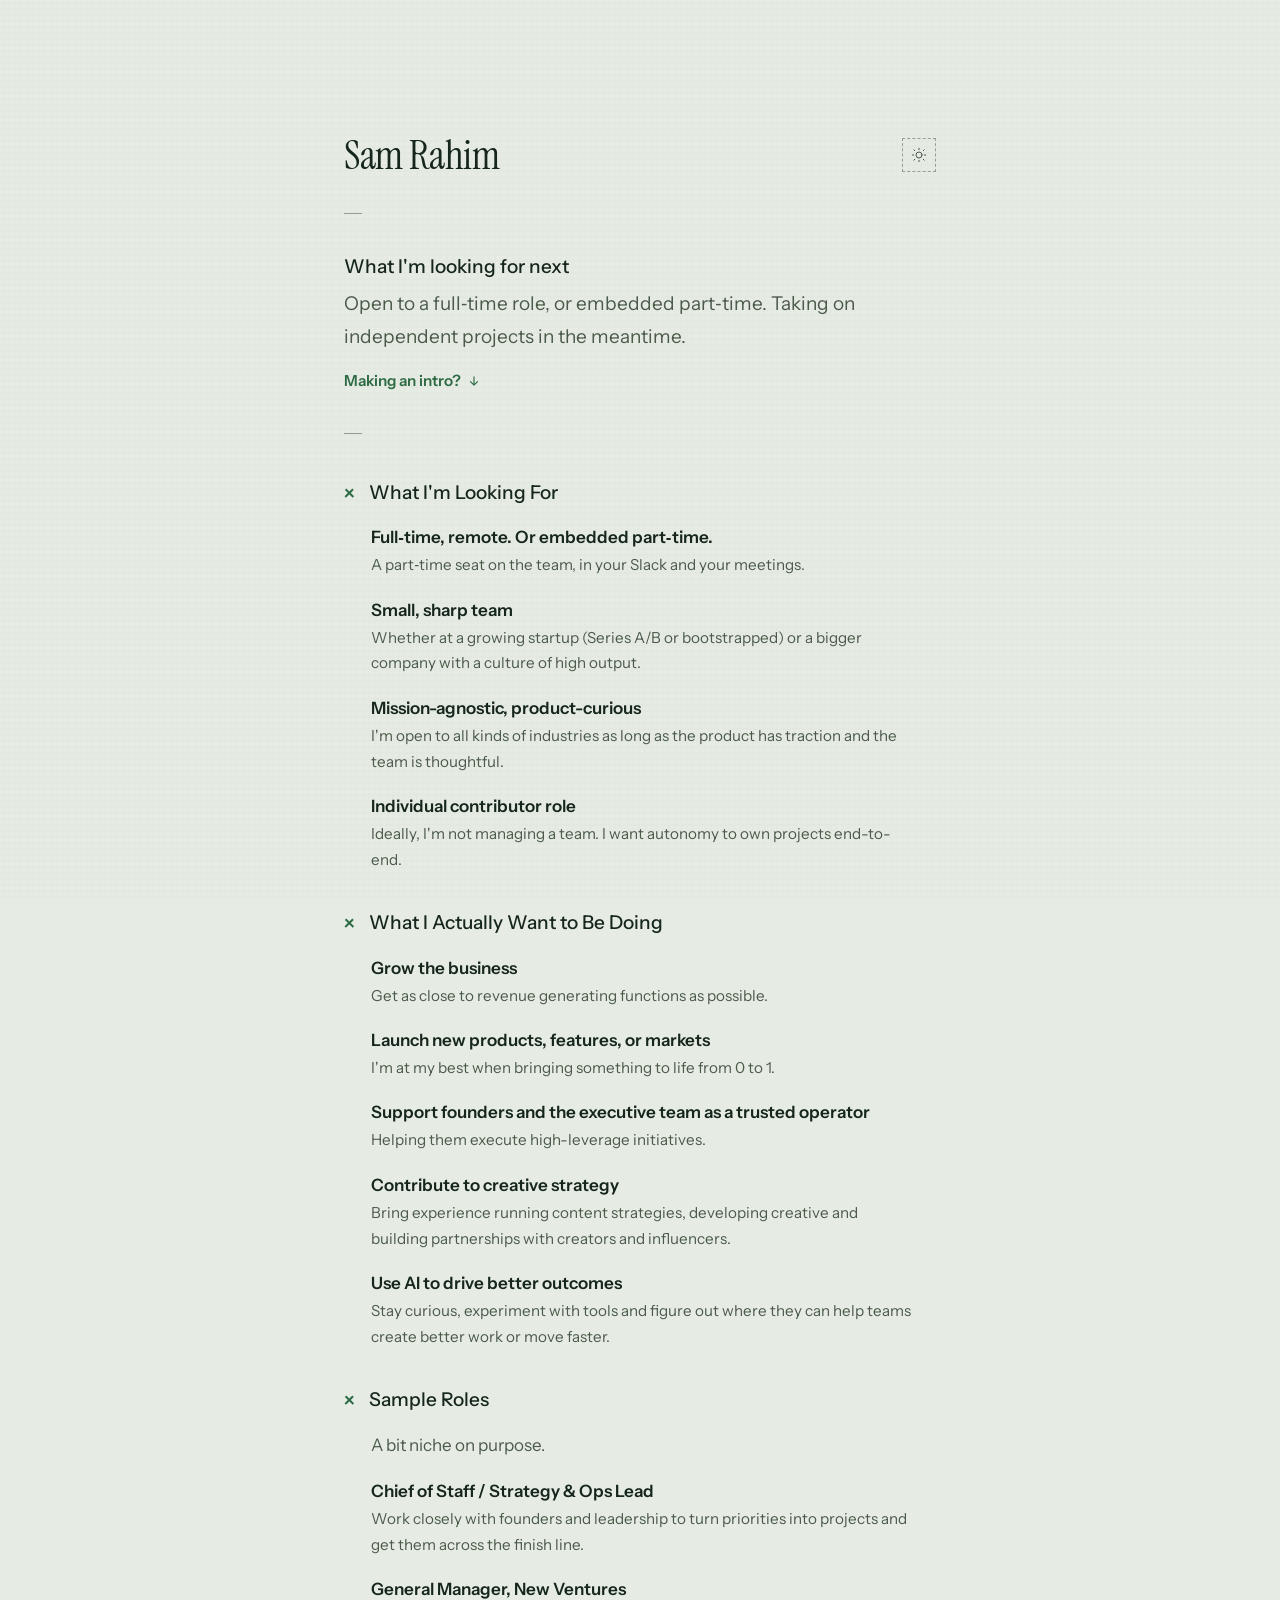
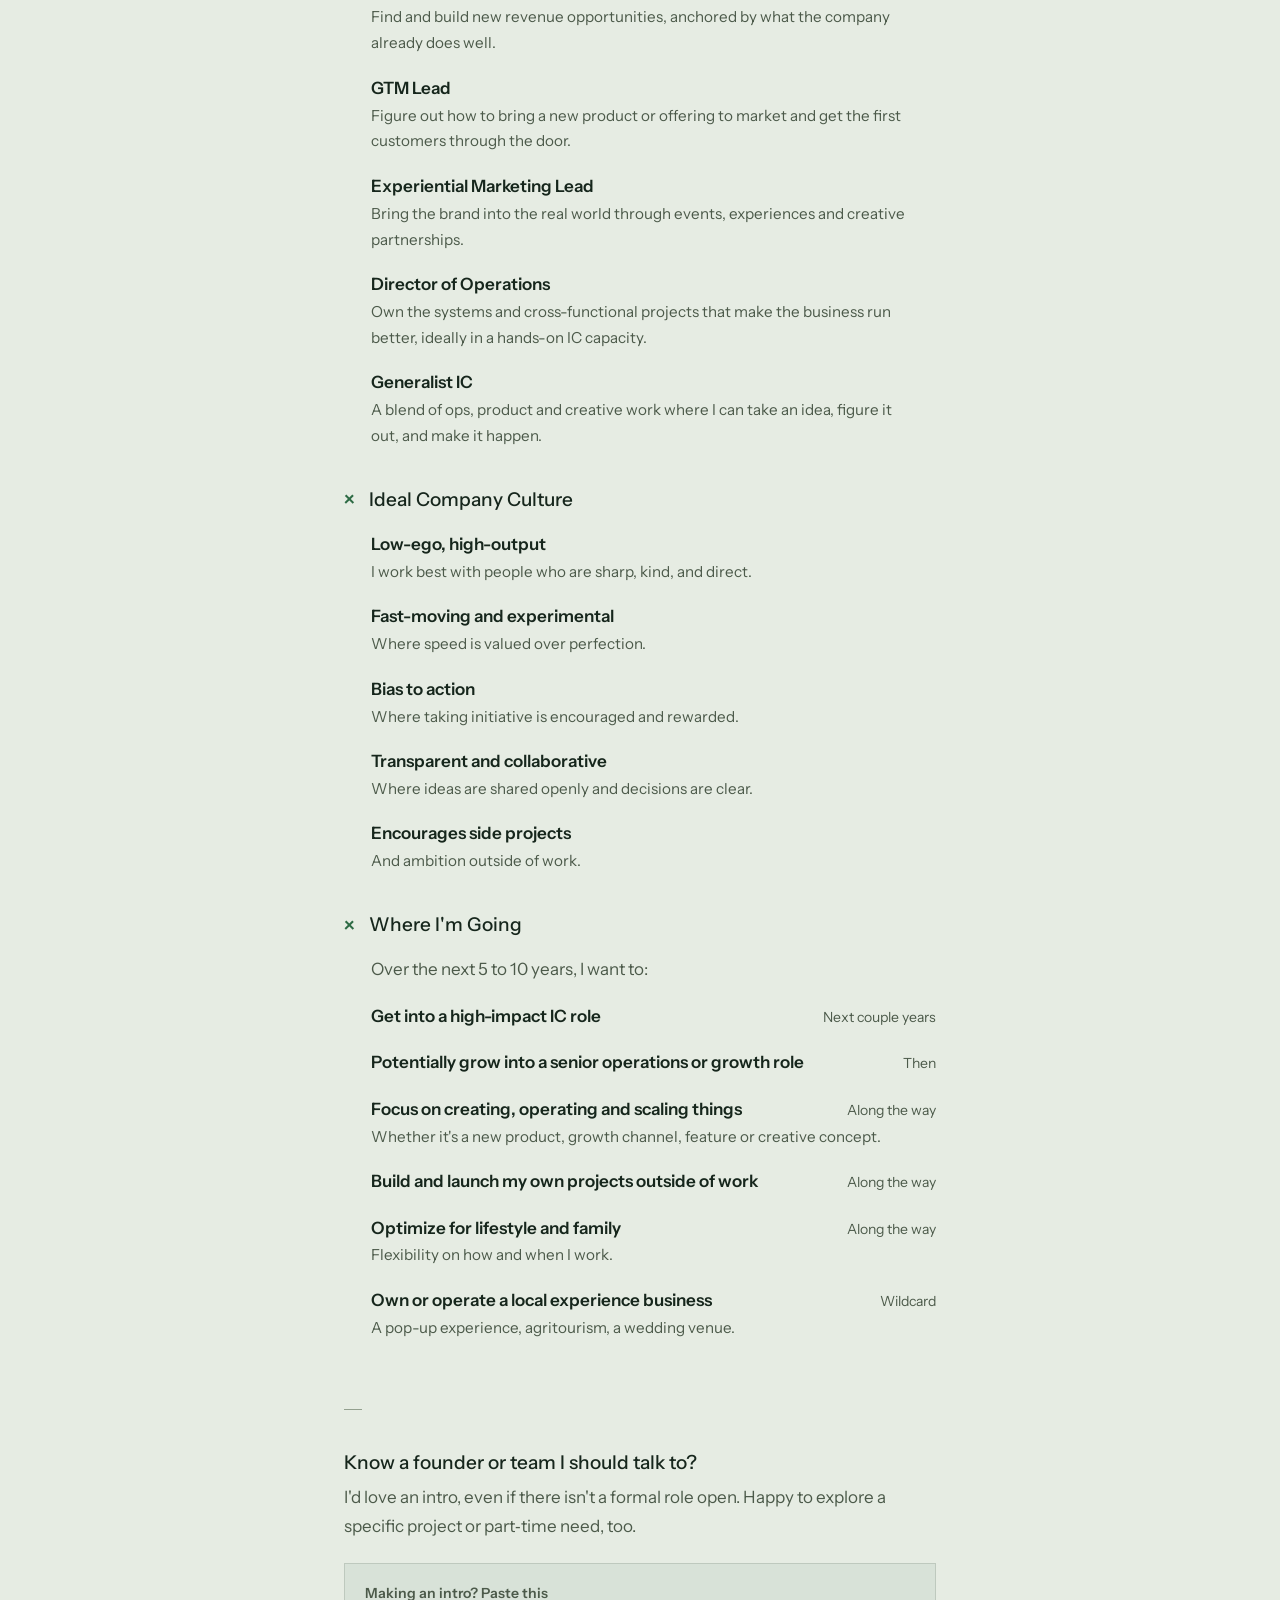
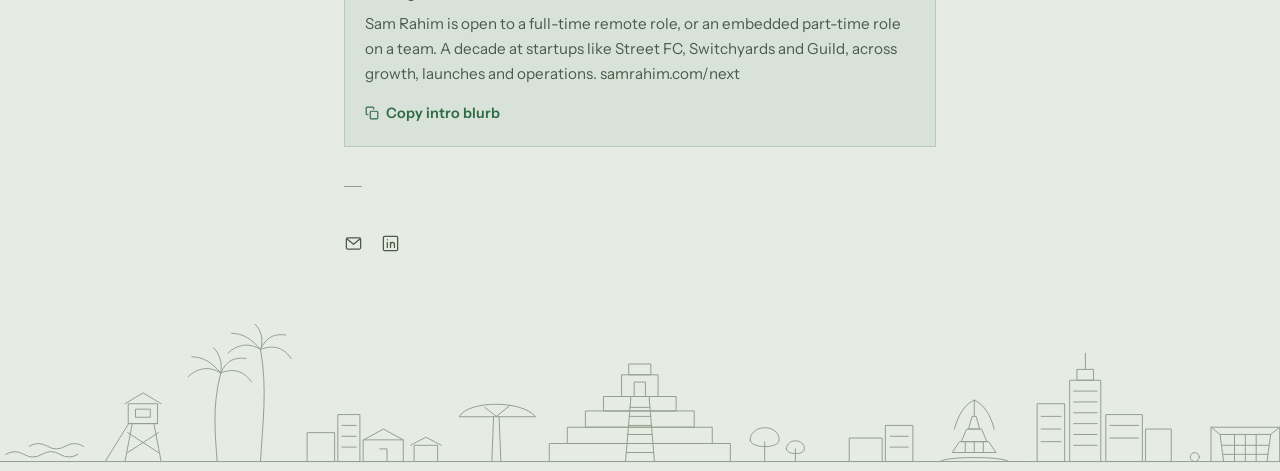
==== next.html @ 8354405e "Launch minimal redesign: new homepage and /next, archive old homepage at /archive Co-Authored-By: Cl" ====
<!DOCTYPE html>
<html lang="en">
<head>
  <meta charset="UTF-8">
  <meta name="viewport" content="width=device-width, initial-scale=1.0">
  <title>What's Next | Sam Rahim</title>
  <meta name="description" content="Open to a full-time role. Taking on independent projects in the meantime.">
  <meta property="og:title" content="What's Next | Sam Rahim">
  <meta property="og:description" content="Open to a full-time role. Taking on independent projects in the meantime.">
  <meta property="og:image" content="https://samrahim.com/og-image.png">
  <meta property="og:type" content="website">
  <meta name="twitter:card" content="summary_large_image">
  <meta name="twitter:image" content="https://samrahim.com/og-image.png">
  <link rel="icon" type="image/svg+xml" href="favicon.svg">
  <link rel="preconnect" href="https://fonts.googleapis.com">
  <link rel="preconnect" href="https://fonts.gstatic.com" crossorigin>
  <link href="https://fonts.googleapis.com/css2?family=Instrument+Serif&family=Instrument+Sans:wght@400;500;600&display=swap" rel="stylesheet">
  <script>
    (function() {
      var stored = null;
      try { stored = localStorage.getItem('theme'); } catch (e) {}
      var prefersDark = window.matchMedia('(prefers-color-scheme: dark)').matches;
      if (stored === 'dark' || (!stored && prefersDark)) {
        document.documentElement.setAttribute('data-theme', 'dark');
      }
    })();
  </script>
  <style>
    /* Same system as the homepage: Pitch chalk */
    :root {
      --ground: #E6ECE3;
      --ink: #16261C;
      --soft: #4C5A4A;
      --faint: #93A08F;
      --accent: #2E6B45;
      --line: rgba(22, 38, 28, 0.13);
      --wash: rgba(46, 107, 69, 0.07);
      --ease: cubic-bezier(0.16, 1, 0.3, 1);
      color-scheme: light;
    }

    [data-theme="dark"] {
      --ground: #0F1A13;
      --ink: #E4EBE1;
      --soft: #A6B3A3;
      --faint: #506052;
      --accent: #7FB08E;
      --line: rgba(228, 235, 225, 0.12);
      --wash: rgba(127, 176, 142, 0.08);
      color-scheme: dark;
    }

    * { margin: 0; padding: 0; box-sizing: border-box; }

    html {
      -webkit-text-size-adjust: 100%;
      scrollbar-color: var(--faint) var(--ground);
    }

    body {
      font-family: 'Instrument Sans', sans-serif;
      font-size: 1.0625rem;
      line-height: 1.7;
      background: var(--ground);
      color: var(--ink);
      min-height: 100vh;
      min-height: 100svh;
      display: flex;
      flex-direction: column;
      overflow-x: hidden;
      caret-color: var(--accent);
      transition: background 0.3s ease, color 0.3s ease;
    }

    body::before {
      content: '';
      position: fixed;
      inset: 0;
      pointer-events: none;
      z-index: 0;
      opacity: 0.45;
      background-image: url("data:image/svg+xml,%3Csvg xmlns='http://www.w3.org/2000/svg' width='6' height='6'%3E%3Cline x1='0' y1='3' x2='6' y2='3' stroke='%2316261C' stroke-width='0.3' opacity='0.15'/%3E%3Cline x1='3' y1='0' x2='3' y2='6' stroke='%2316261C' stroke-width='0.3' opacity='0.1'/%3E%3C/svg%3E");
    }

    [data-theme="dark"] body::before {
      opacity: 0.5;
      background-image: url("data:image/svg+xml,%3Csvg xmlns='http://www.w3.org/2000/svg' width='6' height='6'%3E%3Cline x1='0' y1='3' x2='6' y2='3' stroke='%23E4EBE1' stroke-width='0.35' opacity='0.12'/%3E%3Cline x1='3' y1='0' x2='3' y2='6' stroke='%23E4EBE1' stroke-width='0.35' opacity='0.08'/%3E%3C/svg%3E");
    }

    body > * { position: relative; z-index: 1; }

    ::selection { background: var(--accent); color: var(--ground); }

    a { color: inherit; }

    a:focus-visible,
    button:focus-visible {
      outline: 2px solid var(--accent);
      outline-offset: 3px;
      border-radius: 2px;
    }

    .page {
      flex: 1;
      width: 100%;
      max-width: 40rem;
      margin: 0 auto;
      padding-inline: 1.5rem;
      padding-block: clamp(4.5rem, 15vh, 9.5rem) 3.5rem;
    }

    .top {
      display: flex;
      align-items: center;
      justify-content: space-between;
      gap: 1rem;
    }

    .name {
      font-family: 'Instrument Serif', serif;
      font-weight: 400;
      font-size: clamp(2rem, 5vw, 2.5rem);
      line-height: 1;
      letter-spacing: -0.01em;
      color: var(--ink);
      text-decoration: none;
    }

    .theme-toggle {
      width: 34px;
      height: 34px;
      display: grid;
      place-items: center;
      background: none;
      border: 1px dashed var(--faint);
      color: var(--soft);
      cursor: pointer;
      transition: color 0.2s ease, border-color 0.2s ease;
    }

    .theme-toggle:hover { color: var(--ink); border-color: var(--soft); }
    .theme-toggle .moon { display: none; }
    [data-theme="dark"] .theme-toggle .sun { display: none; }
    [data-theme="dark"] .theme-toggle .moon { display: block; }

    .rule {
      width: 18px;
      height: 1px;
      background: var(--faint);
      margin-block: 2.4rem;
    }

    .title {
      font-family: 'Instrument Sans', sans-serif;
      font-size: 1.1875rem;
      font-weight: 500;
      line-height: 1.5;
      color: var(--ink);
    }

    .lead {
      color: var(--soft);
      font-size: clamp(1.0625rem, 1.6vw, 1.1875rem);
      line-height: 1.75;
      margin-top: 0.35rem;
      text-wrap: pretty;
    }

    .more {
      display: inline-flex;
      align-items: center;
      gap: 0.35rem;
      margin-top: 0.9rem;
      font-size: 0.95rem;
      font-weight: 600;
      color: var(--accent);
      text-decoration: none;
    }

    .more svg { transition: transform 0.3s var(--ease); }
    .more:hover svg { transform: translateX(3px); }

    /* ── + LIST (open by default here; it's a page meant to be read) ── */
    .list { list-style: none; }

    .item h2 { font: inherit; }

    .trigger {
      display: flex;
      align-items: center;
      gap: 0.9rem;
      width: 100%;
      padding-block: 0.4rem;
      background: none;
      border: 0;
      font-family: 'Instrument Sans', sans-serif;
      font-size: 1.1875rem;
      font-weight: 500;
      line-height: 1.5;
      color: var(--ink);
      text-align: left;
      cursor: pointer;
      transition: color 0.2s ease;
    }

    .trigger:hover { color: var(--accent); }

    .plus {
      position: relative;
      width: 11px;
      height: 11px;
      flex: none;
      transition: transform 0.5s var(--ease);
    }

    .plus::before,
    .plus::after {
      content: '';
      position: absolute;
      left: 0;
      top: 5px;
      width: 11px;
      height: 1.5px;
      background: var(--accent);
    }

    .plus::after { transform: rotate(90deg); }
    .item.open .plus { transform: rotate(135deg); }

    .panel {
      display: grid;
      grid-template-rows: 0fr;
      transition: grid-template-rows 0.55s var(--ease);
    }

    .item.open .panel { grid-template-rows: 1fr; }

    .panel-inner {
      min-height: 0;
      overflow: hidden;
      visibility: hidden;
      transition: visibility 0s linear 0.55s;
    }

    .item.open .panel-inner { visibility: visible; transition-delay: 0s; }

    .panel-body {
      padding: 0.6rem 0 1.9rem 1.7rem;
      color: var(--soft);
      opacity: 0;
      transform: translateY(-6px);
      transition: opacity 0.3s ease, transform 0.5s var(--ease);
    }

    .item.open .panel-body {
      opacity: 1;
      transform: none;
      transition: opacity 0.45s ease 0.08s, transform 0.6s var(--ease) 0.04s;
    }

    .note { margin-bottom: 1.1rem; }

    /* Term + description rows, same rhythm as the homepage Work list */
    .entries { display: grid; gap: 1.1rem; }

    .entry-head {
      display: flex;
      justify-content: space-between;
      align-items: baseline;
      gap: 1rem;
    }

    .entry-term { font-weight: 600; color: var(--ink); }

    .entry-when {
      flex: none;
      font-size: 0.875rem;
      color: var(--soft);
    }

    .entry-desc { font-size: 0.95rem; max-width: 34rem; }

    /* ── INTRO ASK ── */
    .ask-title {
      font-size: 1.1875rem;
      font-weight: 500;
      line-height: 1.5;
      color: var(--ink);
    }

    .ask p { color: var(--soft); }
    .ask-lead { margin-top: 0.35rem; }

    .blurb {
      margin-top: 1.4rem;
      padding: 1.1rem 1.25rem;
      background: var(--wash);
      border: 1px solid var(--line);
    }

    .blurb-label {
      font-size: 0.875rem;
      font-weight: 600;
      color: var(--ink);
      margin-bottom: 0.35rem;
    }

    .blurb-text {
      font-size: 0.95rem;
      line-height: 1.65;
    }

    .copy-btn {
      display: inline-flex;
      align-items: center;
      gap: 0.45rem;
      margin-top: 0.8rem;
      padding: 0.3rem 0;
      background: none;
      border: 0;
      font-family: 'Instrument Sans', sans-serif;
      font-size: 0.9rem;
      font-weight: 600;
      color: var(--accent);
      cursor: pointer;
    }

    .copy-btn:hover .copy-label { text-decoration: underline; text-underline-offset: 3px; }
    .copy-btn .check { display: none; }
    .copy-btn.copied .copy { display: none; }
    .copy-btn.copied .check { display: block; }

    .links { display: flex; gap: 1.1rem; }

    .links a {
      display: grid;
      place-items: center;
      width: 36px;
      height: 36px;
      margin-inline: -8px;
      color: var(--soft);
      transition: color 0.2s ease;
    }

    .links a:first-child { margin-left: -9px; }
    .links a:hover { color: var(--accent); }

    .art {
      width: 100%;
      color: var(--faint);
      line-height: 0;
    }

    .art svg {
      display: block;
      width: 100%;
      height: clamp(120px, 12vw, 180px);
    }

    .art svg * { vector-effect: non-scaling-stroke; }

    @media (max-width: 640px) {
      .page { padding-inline: 1.25rem; }
      .rule { margin-block: 2rem; }
      .trigger { font-size: 1.125rem; padding-block: 0.5rem; }
      .panel-body { padding-left: 1.6rem; }
      .entry-desc { font-size: 1rem; }
    }

    @media (prefers-reduced-motion: reduce) {
      .panel, .panel-body, .plus { transition: none !important; }
    }

    @media print {
      body::before, .theme-toggle, .art, .copy-btn { display: none !important; }
      .panel { grid-template-rows: 1fr !important; }
      .panel-inner { visibility: visible !important; }
      .panel-body { opacity: 1 !important; transform: none !important; }
      .page { padding-block: 0; }
    }
  </style>
</head>
<body>

  <main class="page">
    <header class="top">
      <a class="name" href="/">Sam Rahim</a>
      <button class="theme-toggle" type="button" onclick="toggleTheme()" aria-label="Toggle dark mode">
        <svg class="sun" width="16" height="16" viewBox="0 0 24 24" fill="none" stroke="currentColor" stroke-width="1.5" stroke-linecap="round" aria-hidden="true"><circle cx="12" cy="12" r="4.5"/><path d="M12 2v2M12 20v2M4.2 4.2l1.4 1.4M18.4 18.4l1.4 1.4M2 12h2M20 12h2M4.2 19.8l1.4-1.4M18.4 5.6l1.4-1.4"/></svg>
        <svg class="moon" width="16" height="16" viewBox="0 0 24 24" fill="none" stroke="currentColor" stroke-width="1.5" stroke-linecap="round" stroke-linejoin="round" aria-hidden="true"><path d="M21 12.79A9 9 0 1 1 11.21 3 7 7 0 0 0 21 12.79z"/></svg>
      </button>
    </header>

    <div class="rule" role="presentation"></div>

    <h1 class="title">What I'm looking for next</h1>
    <p class="lead">Open to a full&#8209;time role, or embedded part&#8209;time. Taking on independent projects in the meantime.</p>
    <a class="more" href="#intro">Making an intro? <svg width="14" height="14" viewBox="0 0 24 24" fill="none" stroke="currentColor" stroke-width="2" stroke-linecap="round" stroke-linejoin="round" aria-hidden="true"><path d="M12 5v14M6 13l6 6 6-6"/></svg></a>

    <div class="rule" role="presentation"></div>

    <ul class="list">
      <li class="item open" id="looking-for">
        <h2><button class="trigger" type="button" aria-expanded="true" aria-controls="p-looking"><span class="plus" aria-hidden="true"></span>What I'm Looking For</button></h2>
        <div class="panel" id="p-looking">
          <div class="panel-inner">
            <div class="panel-body">
              <div class="entries">
                <div>
                  <p class="entry-term">Full&#8209;time, remote. Or embedded part&#8209;time.</p>
                  <p class="entry-desc">A part&#8209;time seat on the team, in your Slack and your meetings.</p>
                </div>
                <div>
                  <p class="entry-term">Small, sharp team</p>
                  <p class="entry-desc">Whether at a growing startup (Series A/B or bootstrapped) or a bigger company with a culture of high output.</p>
                </div>
                <div>
                  <p class="entry-term">Mission-agnostic, product-curious</p>
                  <p class="entry-desc">I'm open to all kinds of industries as long as the product has traction and the team is thoughtful.</p>
                </div>
                <div>
                  <p class="entry-term">Individual contributor role</p>
                  <p class="entry-desc">Ideally, I'm not managing a team. I want autonomy to own projects end-to-end.</p>
                </div>
              </div>
            </div>
          </div>
        </div>
      </li>

      <li class="item open" id="doing">
        <h2><button class="trigger" type="button" aria-expanded="true" aria-controls="p-doing"><span class="plus" aria-hidden="true"></span>What I Actually Want to Be Doing</button></h2>
        <div class="panel" id="p-doing">
          <div class="panel-inner">
            <div class="panel-body">
              <div class="entries">
                <div>
                  <p class="entry-term">Grow the business</p>
                  <p class="entry-desc">Get as close to revenue generating functions as possible.</p>
                </div>
                <div>
                  <p class="entry-term">Launch new products, features, or markets</p>
                  <p class="entry-desc">I'm at my best when bringing something to life from 0 to 1.</p>
                </div>
                <div>
                  <p class="entry-term">Support founders and the executive team as a trusted operator</p>
                  <p class="entry-desc">Helping them execute high-leverage initiatives.</p>
                </div>
                <div>
                  <p class="entry-term">Contribute to creative strategy</p>
                  <p class="entry-desc">Bring experience running content strategies, developing creative and building partnerships with creators and influencers.</p>
                </div>
                <div>
                  <p class="entry-term">Use AI to drive better outcomes</p>
                  <p class="entry-desc">Stay curious, experiment with tools and figure out where they can help teams create better work or move faster.</p>
                </div>
              </div>
            </div>
          </div>
        </div>
      </li>

      <li class="item open" id="roles">
        <h2><button class="trigger" type="button" aria-expanded="true" aria-controls="p-roles"><span class="plus" aria-hidden="true"></span>Sample Roles</button></h2>
        <div class="panel" id="p-roles">
          <div class="panel-inner">
            <div class="panel-body">
              <p class="note">A bit niche on purpose.</p>
              <div class="entries">
                <div>
                  <p class="entry-term">Chief of Staff / Strategy &amp; Ops Lead</p>
                  <p class="entry-desc">Work closely with founders and leadership to turn priorities into projects and get them across the finish line.</p>
                </div>
                <div>
                  <p class="entry-term">General Manager, New Ventures</p>
                  <p class="entry-desc">Find and build new revenue opportunities, anchored by what the company already does well.</p>
                </div>
                <div>
                  <p class="entry-term">GTM Lead</p>
                  <p class="entry-desc">Figure out how to bring a new product or offering to market and get the first customers through the door.</p>
                </div>
                <div>
                  <p class="entry-term">Experiential Marketing Lead</p>
                  <p class="entry-desc">Bring the brand into the real world through events, experiences and creative partnerships.</p>
                </div>
                <div>
                  <p class="entry-term">Director of Operations</p>
                  <p class="entry-desc">Own the systems and cross-functional projects that make the business run better, ideally in a hands-on IC capacity.</p>
                </div>
                <div>
                  <p class="entry-term">Generalist IC</p>
                  <p class="entry-desc">A blend of ops, product and creative work where I can take an idea, figure it out, and make it happen.</p>
                </div>
              </div>
            </div>
          </div>
        </div>
      </li>

      <li class="item open" id="culture">
        <h2><button class="trigger" type="button" aria-expanded="true" aria-controls="p-culture"><span class="plus" aria-hidden="true"></span>Ideal Company Culture</button></h2>
        <div class="panel" id="p-culture">
          <div class="panel-inner">
            <div class="panel-body">
              <div class="entries">
                <div>
                  <p class="entry-term">Low-ego, high-output</p>
                  <p class="entry-desc">I work best with people who are sharp, kind, and direct.</p>
                </div>
                <div>
                  <p class="entry-term">Fast-moving and experimental</p>
                  <p class="entry-desc">Where speed is valued over perfection.</p>
                </div>
                <div>
                  <p class="entry-term">Bias to action</p>
                  <p class="entry-desc">Where taking initiative is encouraged and rewarded.</p>
                </div>
                <div>
                  <p class="entry-term">Transparent and collaborative</p>
                  <p class="entry-desc">Where ideas are shared openly and decisions are clear.</p>
                </div>
                <div>
                  <p class="entry-term">Encourages side projects</p>
                  <p class="entry-desc">And ambition outside of work.</p>
                </div>
              </div>
            </div>
          </div>
        </div>
      </li>

      <li class="item open" id="going">
        <h2><button class="trigger" type="button" aria-expanded="true" aria-controls="p-going"><span class="plus" aria-hidden="true"></span>Where I'm Going</button></h2>
        <div class="panel" id="p-going">
          <div class="panel-inner">
            <div class="panel-body">
              <p class="note">Over the next 5 to 10 years, I want to:</p>
              <div class="entries">
                <div>
                  <div class="entry-head"><p class="entry-term">Get into a high-impact IC role</p><span class="entry-when">Next couple years</span></div>
                </div>
                <div>
                  <div class="entry-head"><p class="entry-term">Potentially grow into a senior operations or growth role</p><span class="entry-when">Then</span></div>
                </div>
                <div>
                  <div class="entry-head"><p class="entry-term">Focus on creating, operating and scaling things</p><span class="entry-when">Along the way</span></div>
                  <p class="entry-desc">Whether it's a new product, growth channel, feature or creative concept.</p>
                </div>
                <div>
                  <div class="entry-head"><p class="entry-term">Build and launch my own projects outside of work</p><span class="entry-when">Along the way</span></div>
                </div>
                <div>
                  <div class="entry-head"><p class="entry-term">Optimize for lifestyle and family</p><span class="entry-when">Along the way</span></div>
                  <p class="entry-desc">Flexibility on how and when I work.</p>
                </div>
                <div>
                  <div class="entry-head"><p class="entry-term">Own or operate a local experience business</p><span class="entry-when">Wildcard</span></div>
                  <p class="entry-desc">A pop-up experience, agritourism, a wedding venue.</p>
                </div>
              </div>
            </div>
          </div>
        </div>
      </li>
    </ul>

    <div class="rule" role="presentation"></div>

    <section class="ask" id="intro">
      <h2 class="ask-title">Know a founder or team I should talk to?</h2>
      <p class="ask-lead">I'd love an intro, even if there isn't a formal role open. Happy to explore a specific project or part&#8209;time need, too.</p>
      <div class="blurb">
        <p class="blurb-label">Making an intro? Paste this</p>
        <p class="blurb-text" id="blurbText">Sam Rahim is open to a full-time remote role, or an embedded part-time role on a team. A decade at startups like Street FC, Switchyards and Guild, across growth, launches and operations. samrahim.com/next</p>
        <button class="copy-btn" id="copyBtn" type="button">
          <svg class="copy" width="14" height="14" viewBox="0 0 24 24" fill="none" stroke="currentColor" stroke-width="2" stroke-linecap="round" stroke-linejoin="round" aria-hidden="true"><rect x="9" y="9" width="13" height="13" rx="2"/><path d="M5 15H4a2 2 0 0 1-2-2V4a2 2 0 0 1 2-2h9a2 2 0 0 1 2 2v1"/></svg>
          <svg class="check" width="14" height="14" viewBox="0 0 24 24" fill="none" stroke="currentColor" stroke-width="2" stroke-linecap="round" stroke-linejoin="round" aria-hidden="true"><polyline points="20 6 9 17 4 12"/></svg>
          <span class="copy-label">Copy intro blurb</span>
        </button>
      </div>
    </section>

    <div class="rule" role="presentation"></div>

    <nav class="links" aria-label="Contact">
      <a href="mailto:sam@samrahim.com" aria-label="Email sam@samrahim.com">
        <svg width="19" height="19" viewBox="0 0 24 24" fill="none" stroke="currentColor" stroke-width="1.6" stroke-linecap="round" stroke-linejoin="round" aria-hidden="true"><rect x="3" y="5" width="18" height="14" rx="1.5"/><path d="M3.5 6l8.5 7 8.5-7"/></svg>
      </a>
      <a href="https://www.linkedin.com/in/sam-rahim/" target="_blank" rel="noopener" aria-label="LinkedIn">
        <svg width="19" height="19" viewBox="0 0 24 24" fill="none" stroke="currentColor" stroke-width="1.6" stroke-linecap="round" stroke-linejoin="round" aria-hidden="true"><rect x="3" y="3" width="18" height="18" rx="1.5"/><path d="M8 10.5V17M8 7.25v.01M12 17v-6.5M12 13.5c0-1.7 1-3 2.5-3S17 11.8 17 13.5V17"/></svg>
      </a>
    </nav>
  </main>

  <footer class="art" aria-hidden="true">
    <svg viewBox="0 0 1440 170" preserveAspectRatio="xMidYMax slice" fill="none" stroke="currentColor" stroke-width="1" stroke-linecap="round" stroke-linejoin="round">
      <path d="M0 160H1440"/>
      <path d="M18 152q10-6 20 0t20 0t20 0t20 0M44 143q10-6 20 0t20 0t20 0"/>
      <path d="M150 160l8-42M190 160l-8-42M153 150l34-22M187 150l-34-22M154 118h32M154 96h32v22h-32zM150 96l20-12 20 12M162 102h16v9h-16zM154 118l-26 42"/>
      <path d="M252 160c-2-30-6-60 4-98"/>
      <path d="M256 62c-12-8-26-6-36 4M256 62c-10-12-20-18-32-18M256 62c6-14 16-18 28-16M256 62c14-6 26-2 34 10M256 62c2-12-2-22-8-28"/>
      <path d="M300 160c2-40 8-80 0-124"/>
      <path d="M300 36c-12-8-26-6-36 4M300 36c-10-12-20-18-32-18M300 36c6-14 16-18 28-16M300 36c14-6 26-2 34 10M300 36c4-12 0-22-6-28"/>
      <path d="M352 128h30v32h-30zM386 108h24v52h-24zM390 120h16M390 132h16M390 144h16M414 136h44v24h-44zM414 136l22-12 22 12M432 146h8v14"/>
      <path d="M470 160v-18h26v18M466 142l17-9 17 9"/>
      <path d="M556 160l2-50M566 160l-2-50M520 110c10-18 70-18 84 0zM561 110l-13-10M561 110l15-12"/>
      <path d="M620 140h200v20H620zM640 122h160v18H640zM660 104h120v18H660zM680 88h80v16h-80zM700 64h40v24h-40zM708 52h24v12h-24zM714 72h12v16h-12z"/>
      <path d="M704 160l6-72M736 160l-6-72M705 150h30M706 140h28M706 130h27M707 120h26M708 110h24M709 100h22"/>
      <path d="M858 160v-22M842 136c0-18 32-18 32 0 0 10-32 10-32 0z"/>
      <path d="M892 160v-14M882 146c0-12 20-12 20 0 0 7-20 7-20 0z"/>
      <path d="M952 134h36v26h-36zM992 120h30v40h-30zM997 132h20M997 144h20"/>
      <path d="M1052 160c4-6 72-6 76 0"/>
      <path d="M1066 150h48l-8-12h-32zM1076 138h28l-6-14h-16zM1084 124h12l-4-14h-4zM1090 110V92M1080 150v-12M1090 150v-12M1100 150v-12"/>
      <path d="M1090 92c-10 4-18 16-22 32M1090 92c10 4 18 16 22 32"/>
      <path d="M1160 96h30v64h-30zM1164 110h22M1164 124h22M1164 138h22"/>
      <path d="M1196 70h34v90h-34zM1204 58h18v12h-18zM1213 58V40M1200 82h26M1200 94h26M1200 106h26M1200 118h26M1200 130h26M1200 142h26"/>
      <path d="M1236 108h40v52h-40zM1240 120h32M1240 134h32M1280 124h28v36h-28z"/>
      <path d="M1352 160v-38h76v38M1352 122l10 8h56l10-8M1362 130l4 30M1418 130l-4 30M1378 130v30M1390 130v30M1402 130v30M1364 142h52M1365 152h50"/>
      <circle cx="1334" cy="155" r="5"/>
    </svg>
  </footer>

  <script>
    function toggleTheme() {
      var root = document.documentElement;
      var dark = root.getAttribute('data-theme') === 'dark';
      if (dark) root.removeAttribute('data-theme'); else root.setAttribute('data-theme', 'dark');
      try { localStorage.setItem('theme', dark ? 'light' : 'dark'); } catch (e) {}
    }

    document.querySelectorAll('.item').forEach(function(item) {
      var trigger = item.querySelector('.trigger');
      trigger.addEventListener('click', function() {
        var open = !item.classList.contains('open');
        item.classList.toggle('open', open);
        trigger.setAttribute('aria-expanded', String(open));
      });
    });

    // Copy the intro blurb, with a textarea fallback for older browsers
    var copyBtn = document.getElementById('copyBtn');
    var copyLabel = copyBtn.querySelector('.copy-label');
    copyBtn.addEventListener('click', function() {
      var text = document.getElementById('blurbText').textContent.trim();
      function done() {
        copyBtn.classList.add('copied');
        copyLabel.textContent = 'Copied';
        setTimeout(function() {
          copyBtn.classList.remove('copied');
          copyLabel.textContent = 'Copy intro blurb';
        }, 2000);
      }
      function fallback() {
        var ta = document.createElement('textarea');
        ta.value = text;
        ta.setAttribute('readonly', '');
        ta.style.position = 'absolute';
        ta.style.left = '-9999px';
        document.body.appendChild(ta);
        ta.select();
        try { document.execCommand('copy'); done(); } catch (e) {}
        document.body.removeChild(ta);
      }
      if (navigator.clipboard && window.isSecureContext) {
        navigator.clipboard.writeText(text).then(done, fallback);
      } else {
        fallback();
      }
    });
  </script>

  <script defer src="/_vercel/insights/script.js"></script>
</body>
</html>
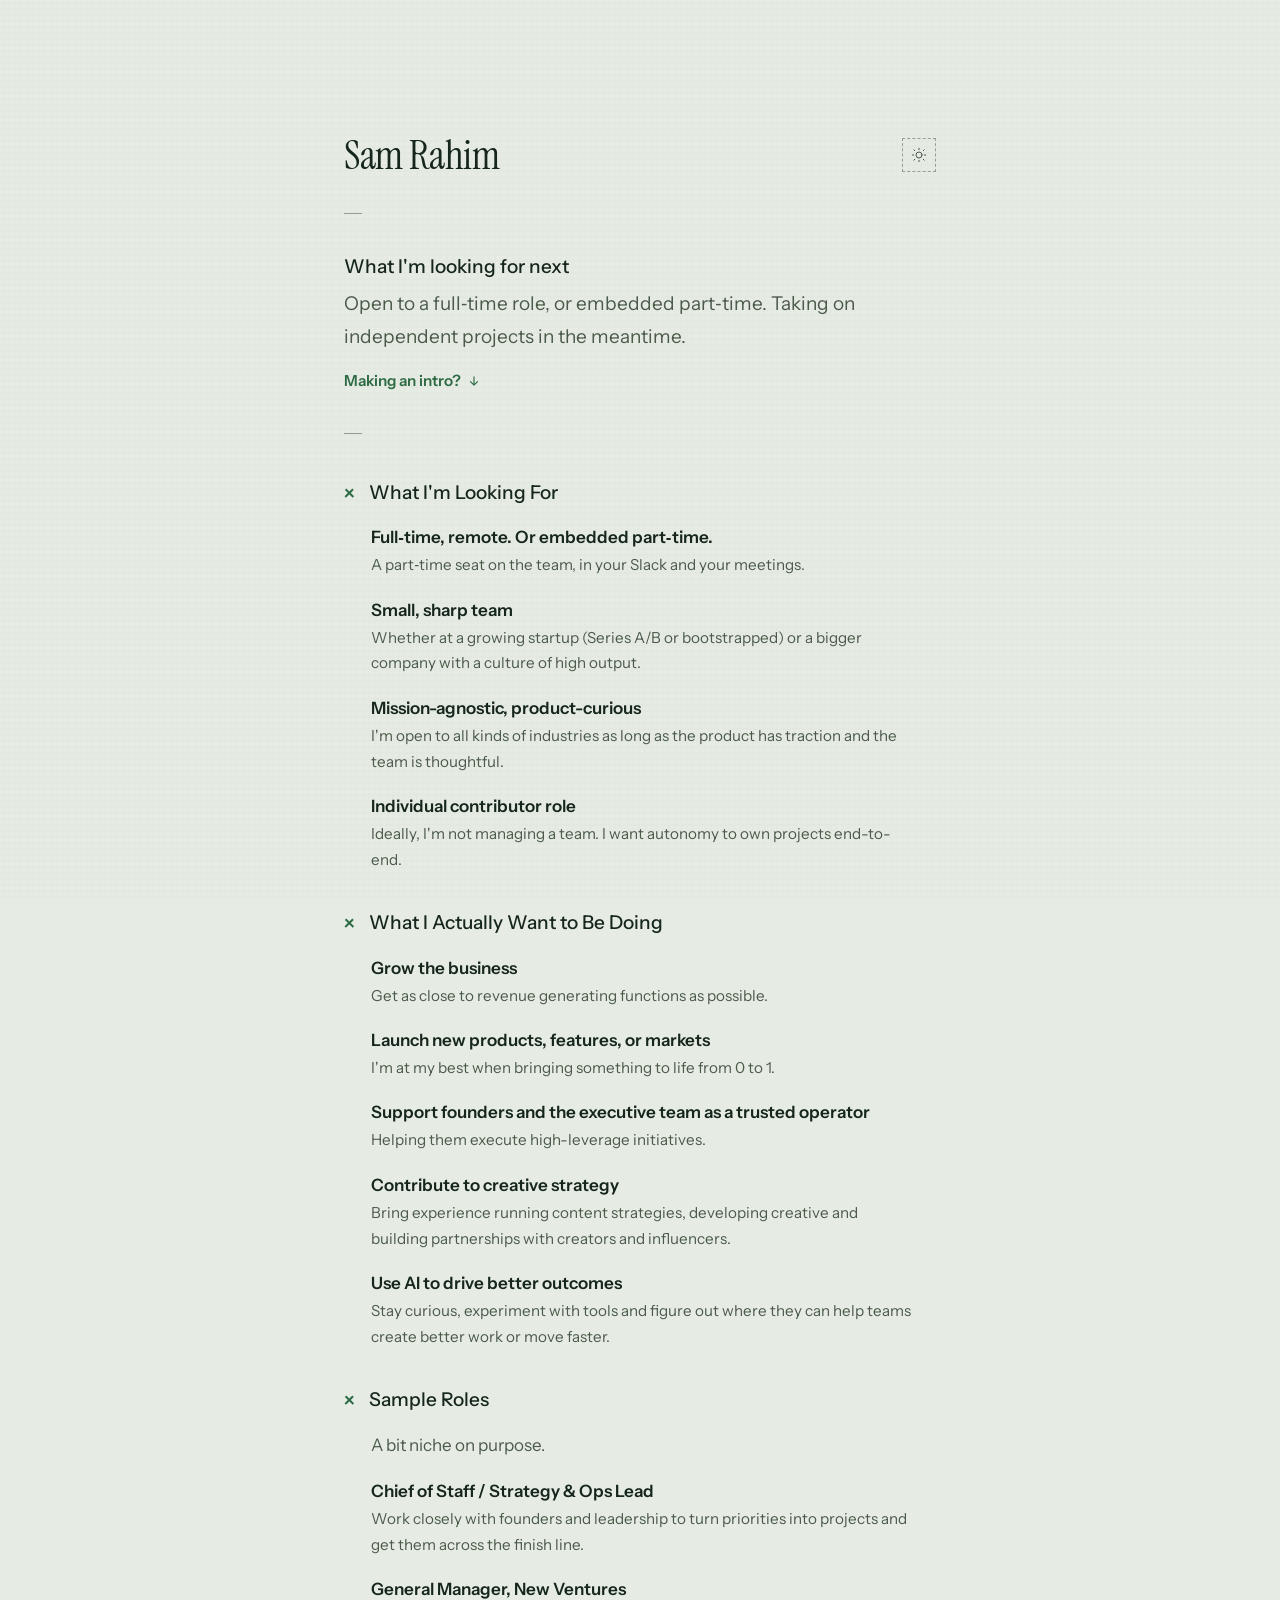
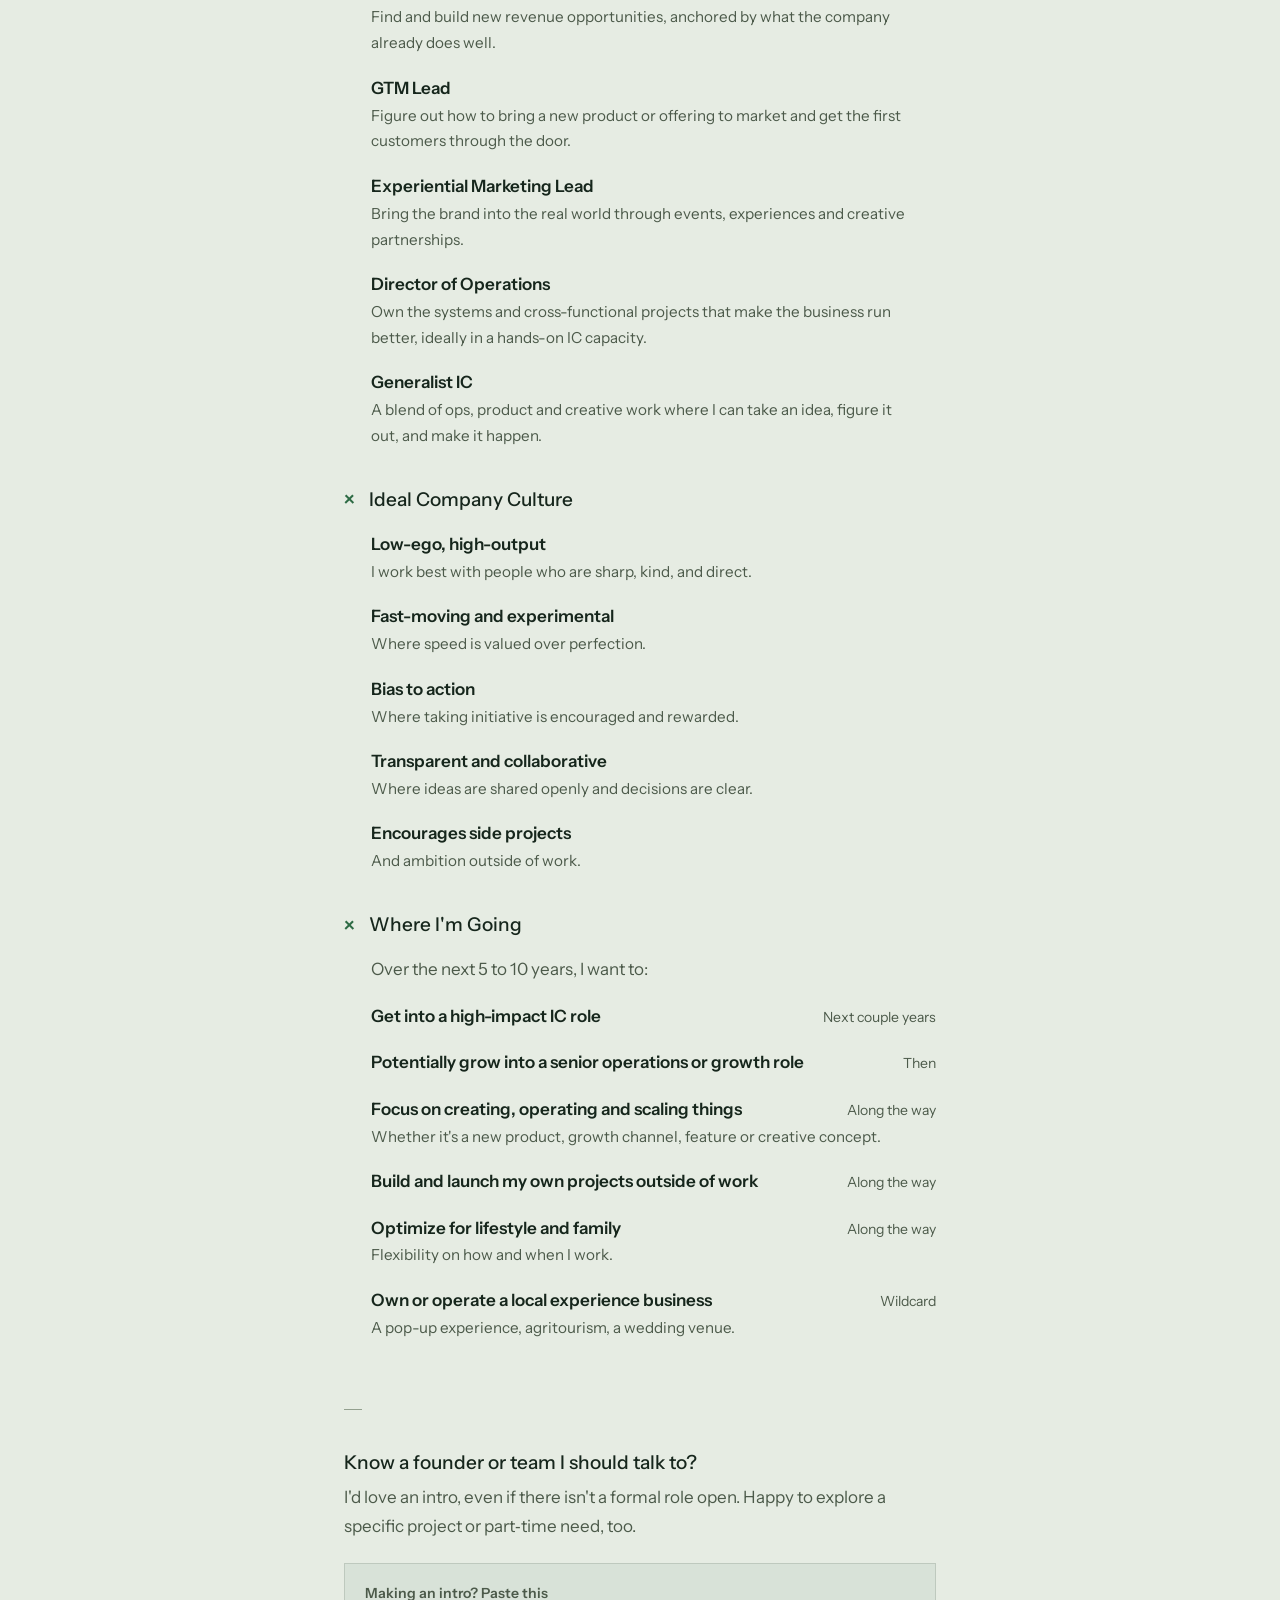
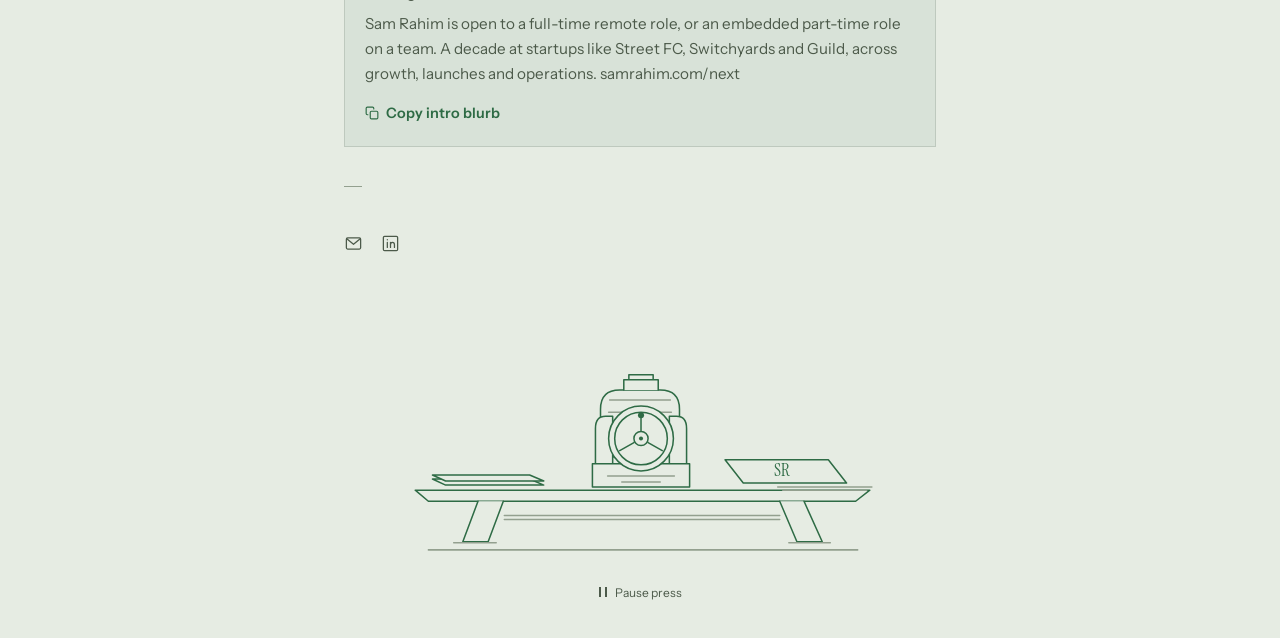
==== commit 2b0206c4: "Replace landscape footer with animated printing press" ====
--- a/next.html
+++ b/next.html
@@ -379,6 +379,8 @@
       .page { padding-block: 0; }
     }
   </style>
+  <link rel="stylesheet" href="/assets/printing-press.css">
+  <script defer src="/assets/printing-press.js"></script>
 </head>
 <body>
 
@@ -592,32 +594,38 @@
     </nav>
   </main>
 
-  <footer class="art" aria-hidden="true">
-    <svg viewBox="0 0 1440 170" preserveAspectRatio="xMidYMax slice" fill="none" stroke="currentColor" stroke-width="1" stroke-linecap="round" stroke-linejoin="round">
-      <path d="M0 160H1440"/>
-      <path d="M18 152q10-6 20 0t20 0t20 0t20 0M44 143q10-6 20 0t20 0t20 0"/>
-      <path d="M150 160l8-42M190 160l-8-42M153 150l34-22M187 150l-34-22M154 118h32M154 96h32v22h-32zM150 96l20-12 20 12M162 102h16v9h-16zM154 118l-26 42"/>
-      <path d="M252 160c-2-30-6-60 4-98"/>
-      <path d="M256 62c-12-8-26-6-36 4M256 62c-10-12-20-18-32-18M256 62c6-14 16-18 28-16M256 62c14-6 26-2 34 10M256 62c2-12-2-22-8-28"/>
-      <path d="M300 160c2-40 8-80 0-124"/>
-      <path d="M300 36c-12-8-26-6-36 4M300 36c-10-12-20-18-32-18M300 36c6-14 16-18 28-16M300 36c14-6 26-2 34 10M300 36c4-12 0-22-6-28"/>
-      <path d="M352 128h30v32h-30zM386 108h24v52h-24zM390 120h16M390 132h16M390 144h16M414 136h44v24h-44zM414 136l22-12 22 12M432 146h8v14"/>
-      <path d="M470 160v-18h26v18M466 142l17-9 17 9"/>
-      <path d="M556 160l2-50M566 160l-2-50M520 110c10-18 70-18 84 0zM561 110l-13-10M561 110l15-12"/>
-      <path d="M620 140h200v20H620zM640 122h160v18H640zM660 104h120v18H660zM680 88h80v16h-80zM700 64h40v24h-40zM708 52h24v12h-24zM714 72h12v16h-12z"/>
-      <path d="M704 160l6-72M736 160l-6-72M705 150h30M706 140h28M706 130h27M707 120h26M708 110h24M709 100h22"/>
-      <path d="M858 160v-22M842 136c0-18 32-18 32 0 0 10-32 10-32 0z"/>
-      <path d="M892 160v-14M882 146c0-12 20-12 20 0 0 7-20 7-20 0z"/>
-      <path d="M952 134h36v26h-36zM992 120h30v40h-30zM997 132h20M997 144h20"/>
-      <path d="M1052 160c4-6 72-6 76 0"/>
-      <path d="M1066 150h48l-8-12h-32zM1076 138h28l-6-14h-16zM1084 124h12l-4-14h-4zM1090 110V92M1080 150v-12M1090 150v-12M1100 150v-12"/>
-      <path d="M1090 92c-10 4-18 16-22 32M1090 92c10 4 18 16 22 32"/>
-      <path d="M1160 96h30v64h-30zM1164 110h22M1164 124h22M1164 138h22"/>
-      <path d="M1196 70h34v90h-34zM1204 58h18v12h-18zM1213 58V40M1200 82h26M1200 94h26M1200 106h26M1200 118h26M1200 130h26M1200 142h26"/>
-      <path d="M1236 108h40v52h-40zM1240 120h32M1240 134h32M1280 124h28v36h-28z"/>
-      <path d="M1352 160v-38h76v38M1352 122l10 8h56l10-8M1362 130l4 30M1418 130l-4 30M1378 130v30M1390 130v30M1402 130v30M1364 142h52M1365 152h50"/>
-      <circle cx="1334" cy="155" r="5"/>
+  <footer class="printing-press" aria-label="Animated printing press">
+    <svg class="press-drawing" viewBox="0 0 640 250" fill="none" stroke="currentColor" stroke-width="1.5" stroke-linecap="round" stroke-linejoin="round" role="img" aria-labelledby="press-title">
+      <title id="press-title">A roller press printing Sam Rahim's initials on paper</title>
+      <defs><clipPath id="press-output"><path d="M354 0H640V250H354Z"/></clipPath></defs>
+      <!-- Long bed and tapered cast-iron feet -->
+      <path d="M98 171H547L533 182H111Z" fill="var(--ground)"/>
+      <path d="M160 182L145 222H170L185 182M458 182L475 222H500L482 182" fill="var(--ground)"/>
+      <path d="M136 223H178M467 223H508M111 230H535" stroke="var(--faint)"/>
+      <path d="M186 196H458M186 200H458" stroke="var(--faint)"/>
+      <!-- Blank stock on the feed tray -->
+      <path d="M115 160H211L225 166H128Z" fill="var(--ground)"/>
+      <path d="M115 156H211L225 162H128Z" fill="var(--ground)"/>
+      <g class="press-sheet"><path d="M124 141H226L244 164H142Z" fill="var(--ground)"/></g>
+      <g clip-path="url(#press-output)"><g class="press-imprint"><text x="180" y="157" text-anchor="middle" fill="currentColor" stroke="none" font-family="Instrument Serif,serif" font-size="17">SR</text></g></g>
+      <!-- Cylinder, ink rollers, and the front bearing support -->
+      <path d="M281 127V91Q281 72 300 72H340Q359 72 359 91V127" fill="var(--ground)"/>
+      <path d="M289 94H351M290 82H350" stroke="var(--faint)"/>
+      <rect x="284" y="102" width="72" height="38" rx="18" fill="var(--ground)"/>
+      <path d="M297 105V137M343 105V137" stroke="var(--faint)"/>
+      <path d="M276 145V110Q276 98 286 98H293V145M349 145V98H356Q366 98 366 110V145" fill="var(--ground)"/>
+      <path d="M273 168V145H369V168Z" fill="var(--ground)"/>
+      <path d="M288 157H354M302 163H340" stroke="var(--faint)"/>
+      <circle cx="321" cy="120" r="32" fill="var(--ground)"/>
+      <circle cx="321" cy="120" r="26"/>
+      <g class="press-wheel"><path d="M321 96V112M342 132L328 124M300 132L314 124"/><circle cx="321" cy="97" r="3" fill="var(--accent)" stroke="none"/></g>
+      <circle cx="321" cy="120" r="7" fill="var(--ground)"/>
+      <circle cx="321" cy="120" r="2" fill="currentColor" stroke="none"/>
+      <path d="M304 72V62H338V72M309 61V57H333V61" fill="var(--ground)"/>
+      <!-- Finished sheets at the delivery end -->
+      <path d="M456 168H549M461 171H544" stroke="var(--faint)"/>
     </svg>
+    <button class="press-toggle" type="button" aria-label="Pause printing press" aria-pressed="false" hidden><span class="press-control-icon" aria-hidden="true"></span><span class="press-control-label">Pause press</span></button>
   </footer>
 
   <script>
--- a/assets/printing-press.css
+++ b/assets/printing-press.css
@@ -0,0 +1,13 @@
+.printing-press {width:min(100%,680px);margin:0 auto;padding:0 16px 24px;color:var(--accent);text-align:center;}
+.press-drawing {display:block;width:100%;height:auto;overflow:visible;}
+.press-drawing .press-wheel {transform-origin:321px 120px;}
+.press-sheet,.press-imprint {transform:translateX(280px);}
+.press-toggle {display:inline-flex;align-items:center;gap:8px;min-height:44px;padding:8px 12px;background:none;border:0;font:400 12px 'Instrument Sans',sans-serif;color:var(--soft);cursor:pointer;}
+.press-toggle[hidden] {display:none;}
+.press-toggle:hover {color:var(--ink);}
+.press-toggle:focus-visible {outline:2px solid var(--accent);outline-offset:3px;}
+.press-control-icon {width:8px;height:10px;border-inline:2px solid currentColor;}
+.press-toggle[aria-pressed="true"] .press-control-icon {width:0;height:0;border:5px solid transparent;border-left:8px solid currentColor;border-right:0;}
+@media(max-width:480px){.printing-press{padding-inline:0;padding-bottom:12px;}}
+@media(prefers-reduced-motion:reduce){.press-toggle{display:none;}}
+@media print{.printing-press{display:none;}}
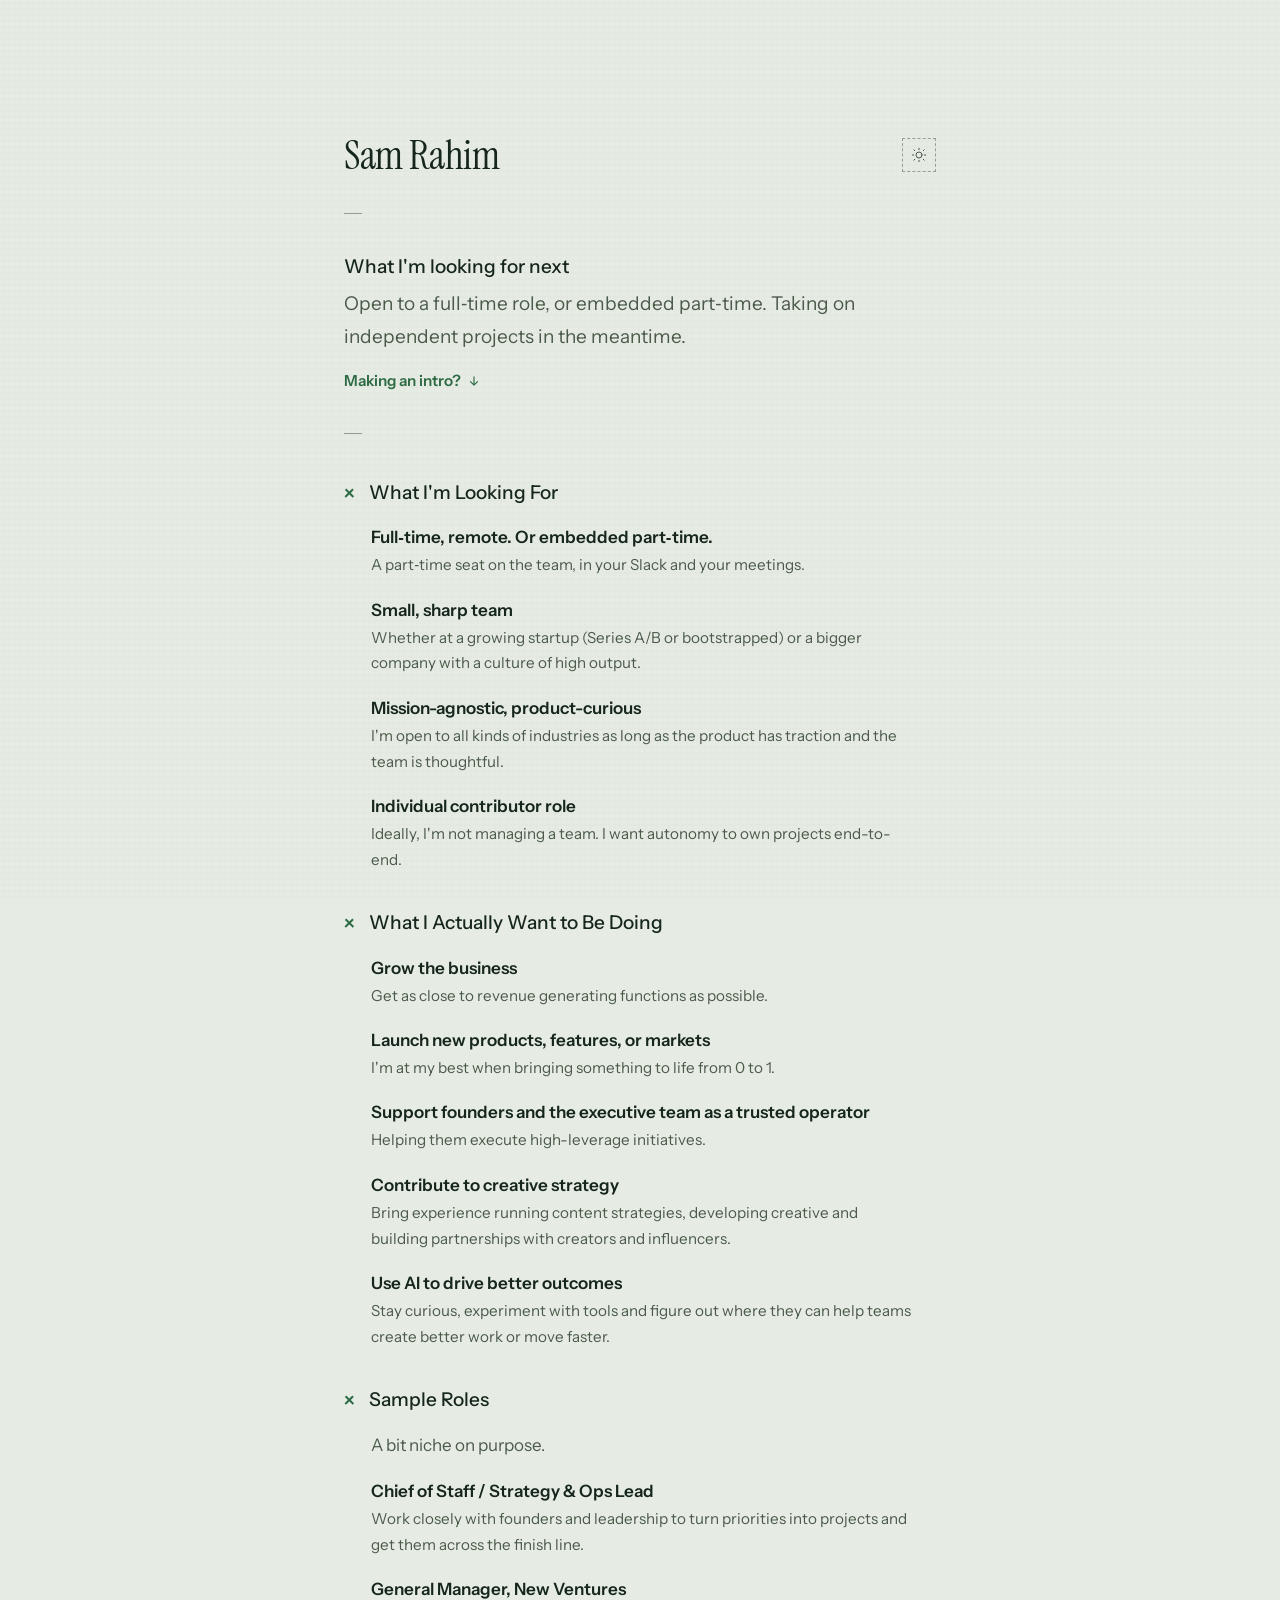
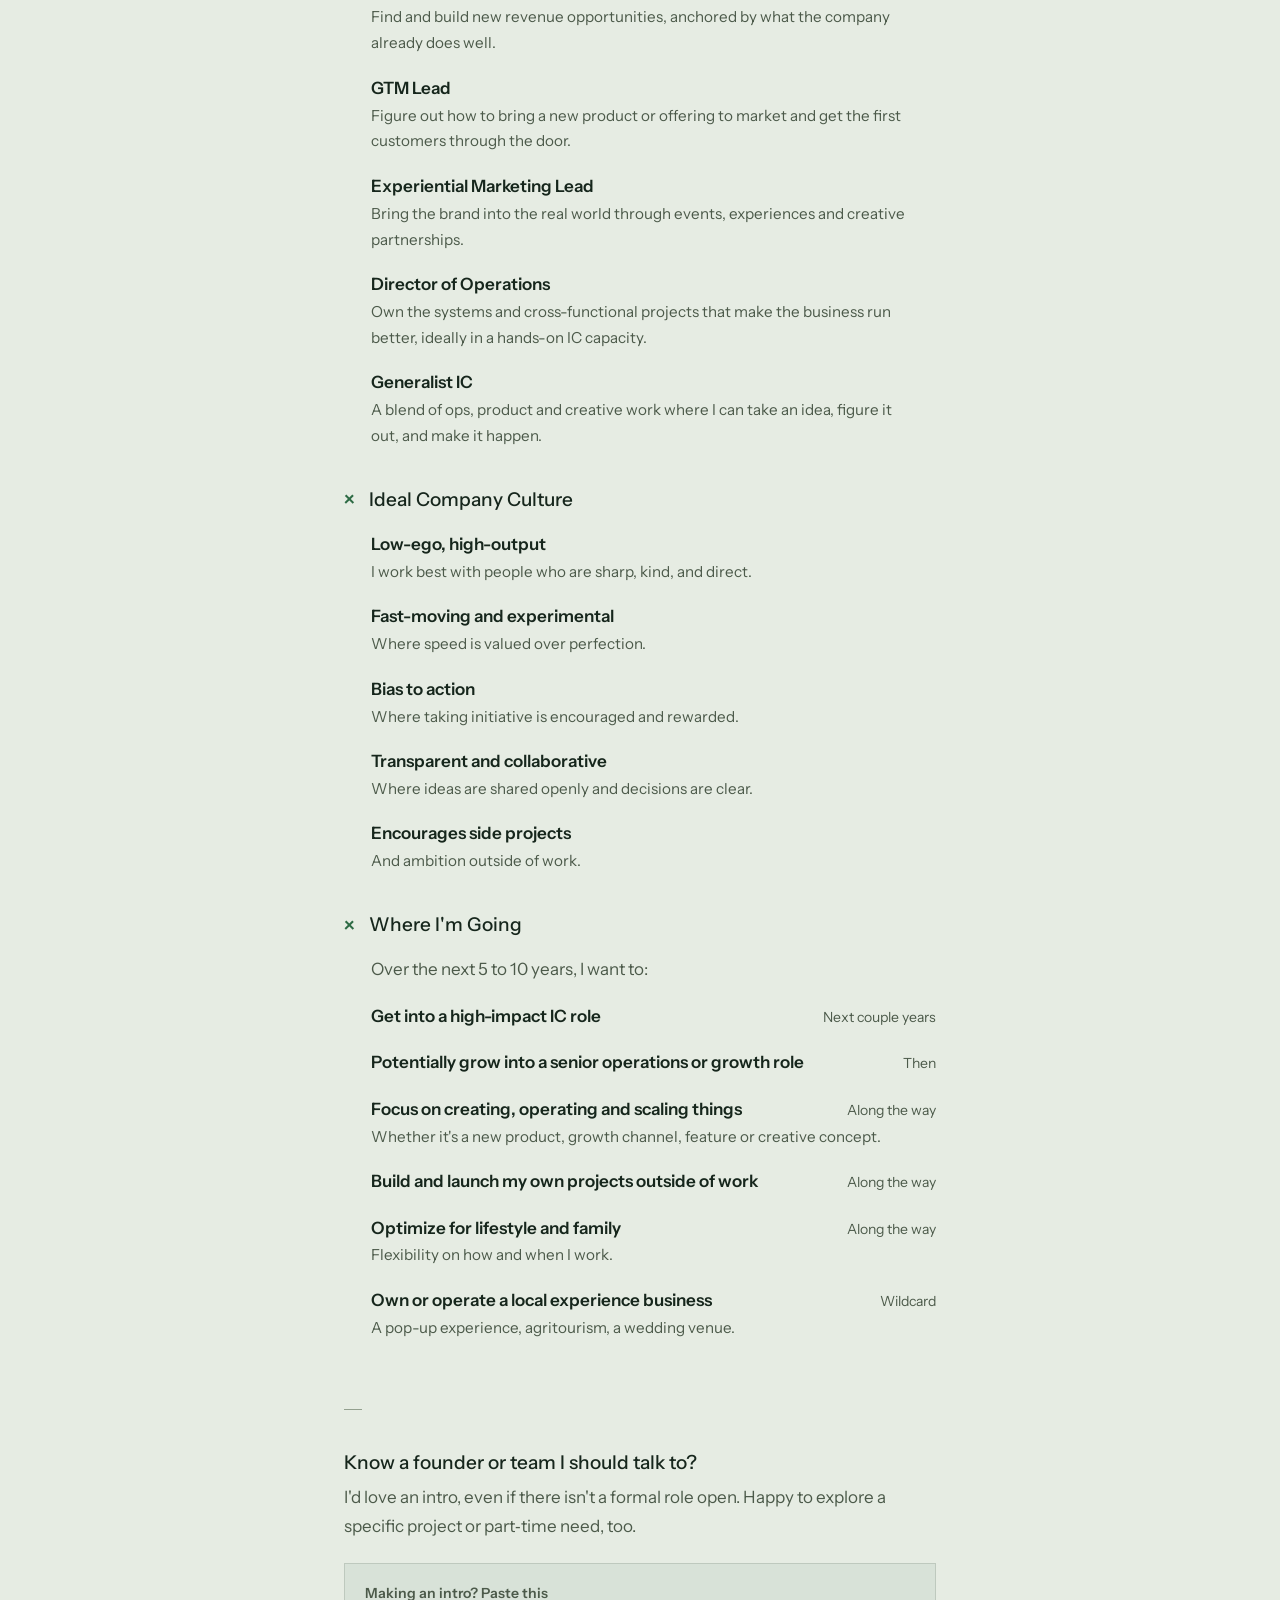
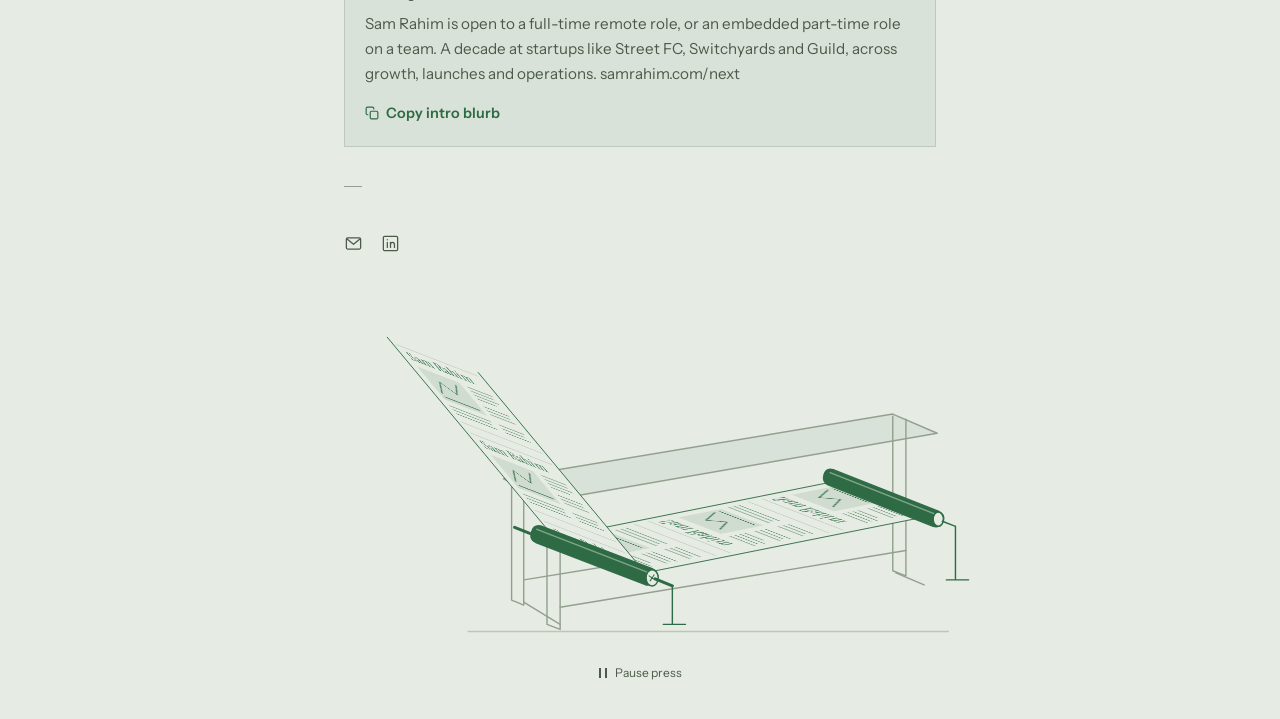
==== commit 2f4ab31a: "Animate continuous paper through industrial roller footer" ====
--- a/next.html
+++ b/next.html
@@ -595,35 +595,47 @@
   </main>
 
   <footer class="printing-press" aria-label="Animated printing press">
-    <svg class="press-drawing" viewBox="0 0 640 250" fill="none" stroke="currentColor" stroke-width="1.5" stroke-linecap="round" stroke-linejoin="round" role="img" aria-labelledby="press-title">
-      <title id="press-title">A roller press printing Sam Rahim's initials on paper</title>
-      <defs><clipPath id="press-output"><path d="M354 0H640V250H354Z"/></clipPath></defs>
-      <!-- Long bed and tapered cast-iron feet -->
-      <path d="M98 171H547L533 182H111Z" fill="var(--ground)"/>
-      <path d="M160 182L145 222H170L185 182M458 182L475 222H500L482 182" fill="var(--ground)"/>
-      <path d="M136 223H178M467 223H508M111 230H535" stroke="var(--faint)"/>
-      <path d="M186 196H458M186 200H458" stroke="var(--faint)"/>
-      <!-- Blank stock on the feed tray -->
-      <path d="M115 160H211L225 166H128Z" fill="var(--ground)"/>
-      <path d="M115 156H211L225 162H128Z" fill="var(--ground)"/>
-      <g class="press-sheet"><path d="M124 141H226L244 164H142Z" fill="var(--ground)"/></g>
-      <g clip-path="url(#press-output)"><g class="press-imprint"><text x="180" y="157" text-anchor="middle" fill="currentColor" stroke="none" font-family="Instrument Serif,serif" font-size="17">SR</text></g></g>
-      <!-- Cylinder, ink rollers, and the front bearing support -->
-      <path d="M281 127V91Q281 72 300 72H340Q359 72 359 91V127" fill="var(--ground)"/>
-      <path d="M289 94H351M290 82H350" stroke="var(--faint)"/>
-      <rect x="284" y="102" width="72" height="38" rx="18" fill="var(--ground)"/>
-      <path d="M297 105V137M343 105V137" stroke="var(--faint)"/>
-      <path d="M276 145V110Q276 98 286 98H293V145M349 145V98H356Q366 98 366 110V145" fill="var(--ground)"/>
-      <path d="M273 168V145H369V168Z" fill="var(--ground)"/>
-      <path d="M288 157H354M302 163H340" stroke="var(--faint)"/>
-      <circle cx="321" cy="120" r="32" fill="var(--ground)"/>
-      <circle cx="321" cy="120" r="26"/>
-      <g class="press-wheel"><path d="M321 96V112M342 132L328 124M300 132L314 124"/><circle cx="321" cy="97" r="3" fill="var(--accent)" stroke="none"/></g>
-      <circle cx="321" cy="120" r="7" fill="var(--ground)"/>
-      <circle cx="321" cy="120" r="2" fill="currentColor" stroke="none"/>
-      <path d="M304 72V62H338V72M309 61V57H333V61" fill="var(--ground)"/>
-      <!-- Finished sheets at the delivery end -->
-      <path d="M456 168H549M461 171H544" stroke="var(--faint)"/>
+    <svg class="press-drawing" viewBox="0 0 720 330" fill="none" stroke="currentColor" stroke-width="1.4" stroke-linecap="round" stroke-linejoin="round" role="img" aria-labelledby="press-title">
+      <title id="press-title">Continuous printed paper descends through a roller and feeds to the right</title>
+      <defs>
+        <pattern id="printed-pages" width="90" height="112" patternUnits="userSpaceOnUse">
+          <rect width="90" height="112" fill="var(--ground)" stroke="none"/>
+          <path d="M5 7H85M5 105H85" stroke="var(--faint)" stroke-width=".5"/>
+          <text x="8" y="24" fill="currentColor" stroke="none" font-family="Instrument Serif,serif" font-size="16">Sam Rahim</text>
+          <rect x="8" y="33" width="42" height="42" fill="var(--accent)" fill-opacity=".12" stroke="none"/>
+          <path d="M12 65L22 46L32 57L42 40M12 70H46" stroke-width="1"/>
+          <path d="M57 35H81M57 40H79M57 45H81M57 50H75M57 60H81M57 65H79M57 70H81M8 83H48M8 88H46M8 93H48M57 83H81M57 88H78M57 93H81" stroke-width=".7"/>
+        </pattern>
+        <clipPath id="press-in"><rect width="90" height="254"/></clipPath>
+        <clipPath id="press-out"><rect width="90" height="280"/></clipPath>
+      </defs>
+      <!-- Frame behind the paper, open to keep the feed path legible. -->
+      <g stroke="var(--faint)">
+        <path d="M225 160L610 96L654 115L267 182Z" fill="var(--wash)"/>
+        <path d="M233 162V280L245 285V166M610 98V251L623 256V101M268 181V304L281 309V179"/>
+        <path d="M245 260L610 201M281 287L623 231M245 282L281 304M613 253L641 265"/>
+        <path d="M190 311H665" opacity=".5"/>
+      </g>
+      <!-- Both planes share the same paper coordinate system at the bend. -->
+      <g transform="matrix(1 .388 1 -.2 275.1 218.12)">
+        <g clip-path="url(#press-out)"><rect width="90" height="280" fill="var(--ground)" stroke="none"/><g class="press-ribbon-out"><rect y="-336" width="90" height="896" fill="url(#printed-pages)" stroke="none"/></g></g>
+        <path d="M0 0V280M90 0V280" stroke-width=".8"/>
+      </g>
+      <!-- Rear web travels downward into the turning roller. -->
+      <g transform="matrix(1 .388 .65 .78 110 20)">
+        <g clip-path="url(#press-in)"><rect width="90" height="254" fill="var(--ground)" stroke="none"/><g class="press-ribbon-in"><rect y="-336" width="90" height="896" fill="url(#printed-pages)" stroke="none"/></g></g>
+        <path d="M0 0V254M90 0V254" stroke-width=".8"/>
+      </g>
+      <!-- Dark cylinders occlude the paper at each change in direction. -->
+      <path d="M257 223L366 265Q374 266 377 259Q379 252 372 249L263 207Q255 205 253 212Q250 220 257 223Z" fill="var(--accent)"/>
+      <path d="M258 210L369 253" stroke="var(--ground)" opacity=".45"/>
+      <ellipse cx="372" cy="258" rx="6" ry="8" fill="var(--ground)"/>
+      <g class="press-wheel"><path d="M369 256L375 260M370 261L374 255" stroke-width="1"/></g>
+      <path d="M375 259L392 266M251 214L236 208" stroke-width="3"/>
+      <path d="M546 166L650 207Q657 209 660 202Q662 195 655 192L551 151Q544 149 542 156Q540 163 546 166Z" fill="var(--accent)"/>
+      <path d="M548 154L652 195" stroke="var(--ground)" opacity=".45"/>
+      <ellipse cx="655" cy="200" rx="5" ry="7" fill="var(--ground)"/>
+      <path d="M659 202L672 207M392 266V303M672 207V259M383 304H405M663 260H685"/>
     </svg>
     <button class="press-toggle" type="button" aria-label="Pause printing press" aria-pressed="false" hidden><span class="press-control-icon" aria-hidden="true"></span><span class="press-control-label">Pause press</span></button>
   </footer>
--- a/assets/printing-press.css
+++ b/assets/printing-press.css
@@ -1,7 +1,7 @@
-.printing-press {width:min(100%,680px);margin:0 auto;padding:0 16px 24px;color:var(--accent);text-align:center;}
+.printing-press {width:min(100%,760px);margin:0 auto;padding:0 16px 24px;color:var(--accent);text-align:center;}
 .press-drawing {display:block;width:100%;height:auto;overflow:visible;}
-.press-drawing .press-wheel {transform-origin:321px 120px;}
-.press-sheet,.press-imprint {transform:translateX(280px);}
+.press-drawing .press-wheel {transform-origin:372px 258px;}
+.press-ribbon-out {transform:translateY(-254px);}
 .press-toggle {display:inline-flex;align-items:center;gap:8px;min-height:44px;padding:8px 12px;background:none;border:0;font:400 12px 'Instrument Sans',sans-serif;color:var(--soft);cursor:pointer;}
 .press-toggle[hidden] {display:none;}
 .press-toggle:hover {color:var(--ink);}
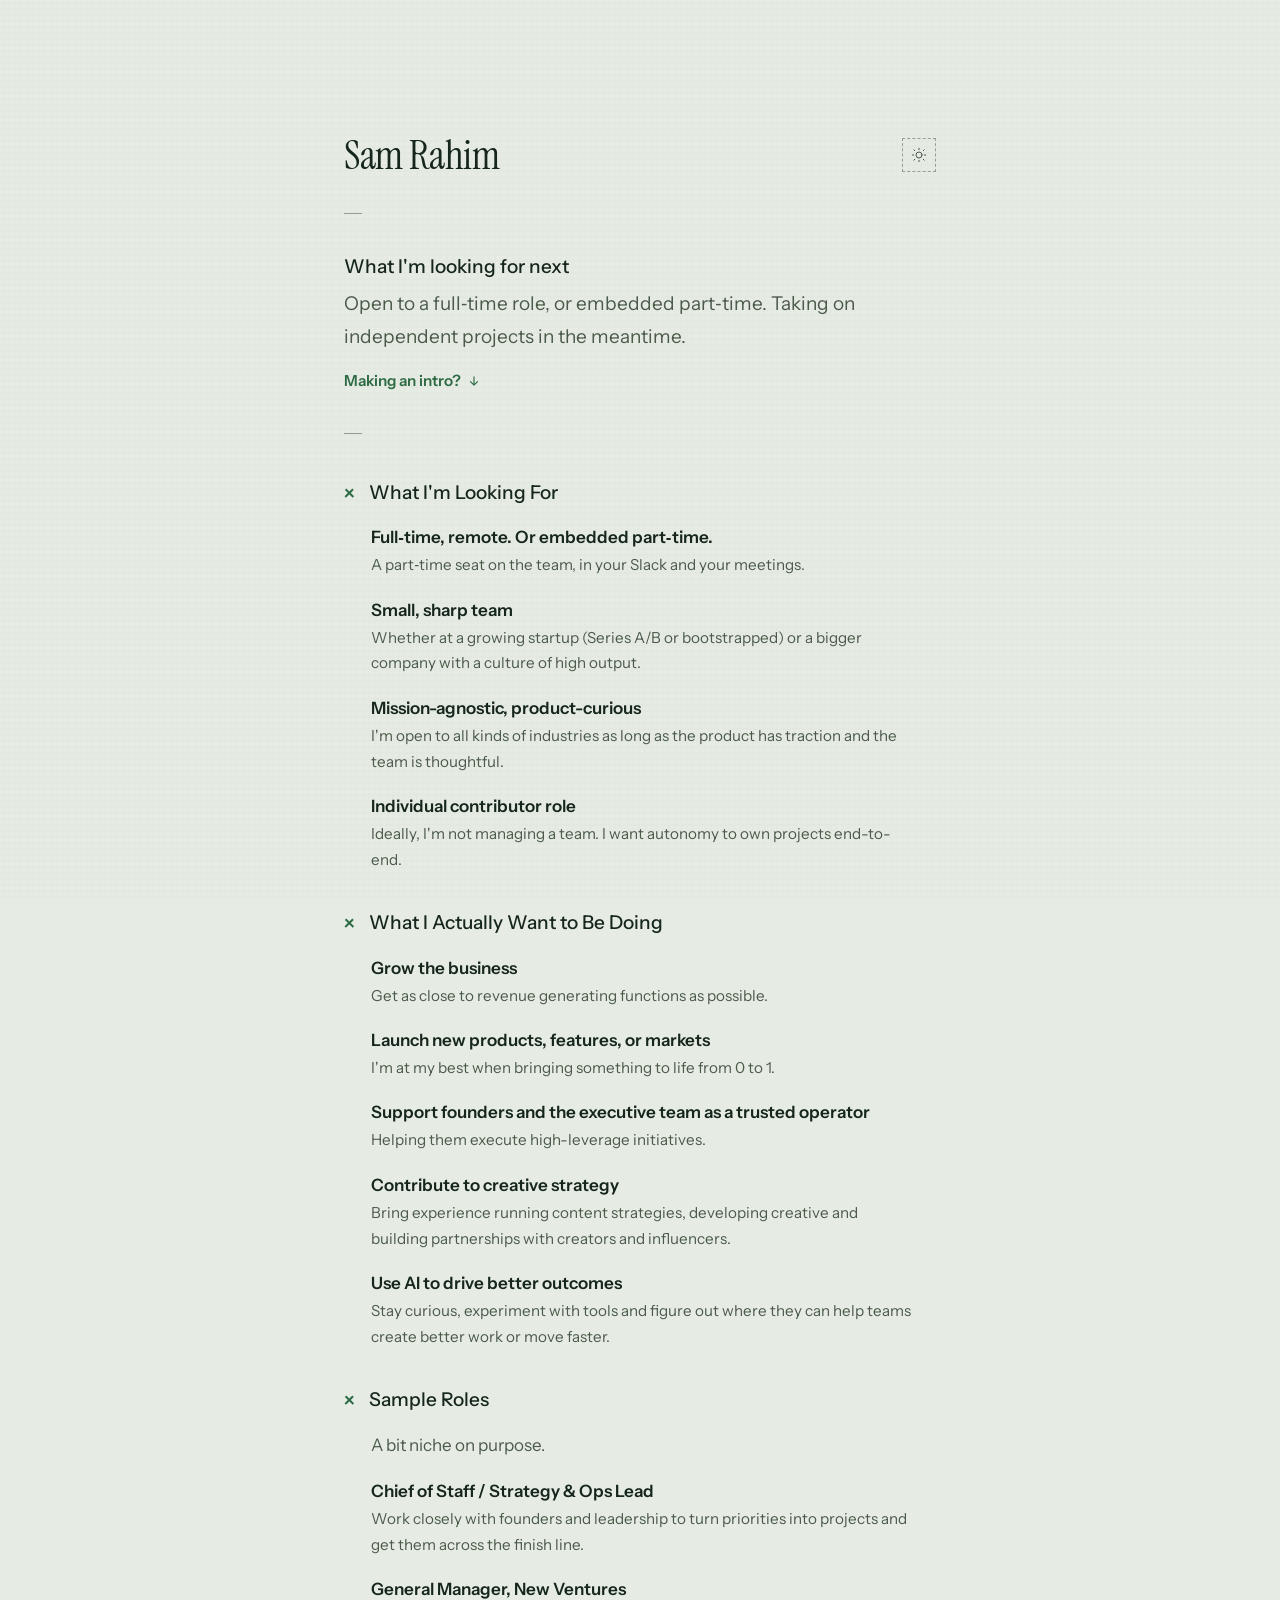
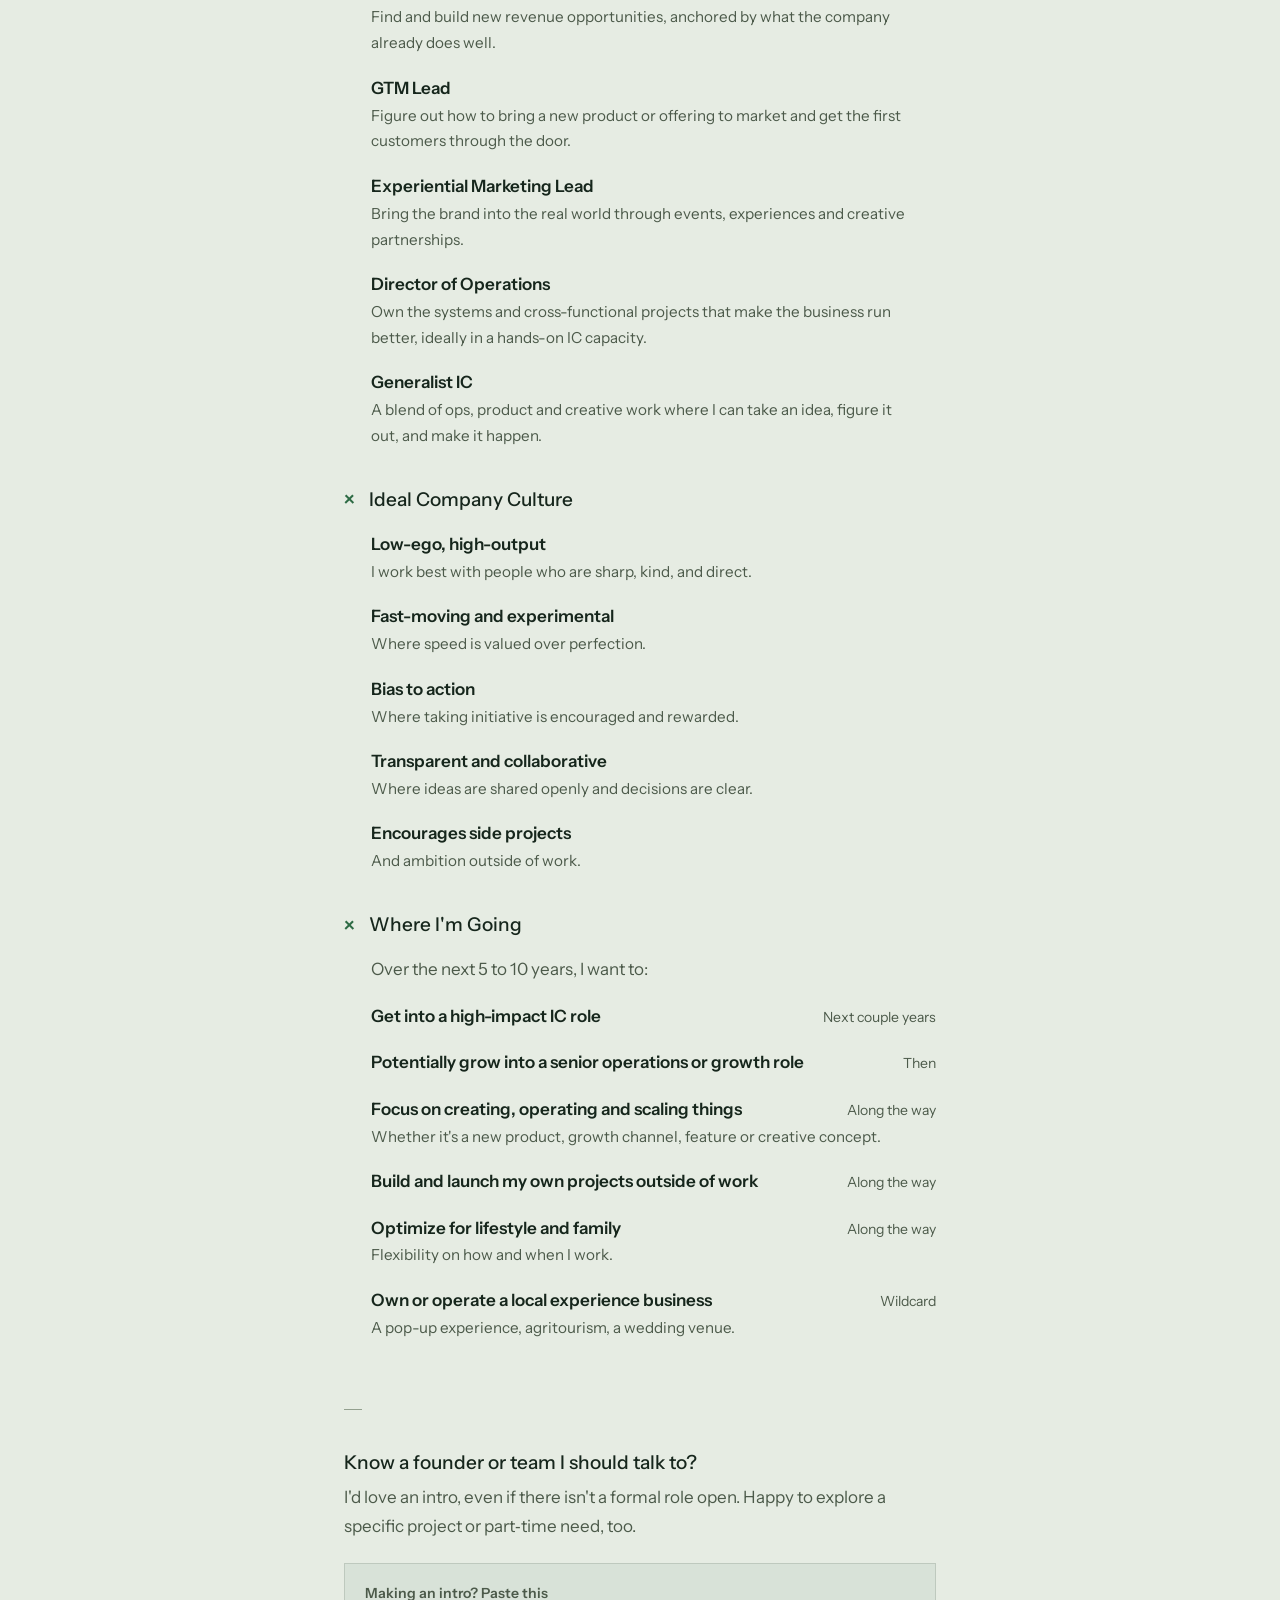
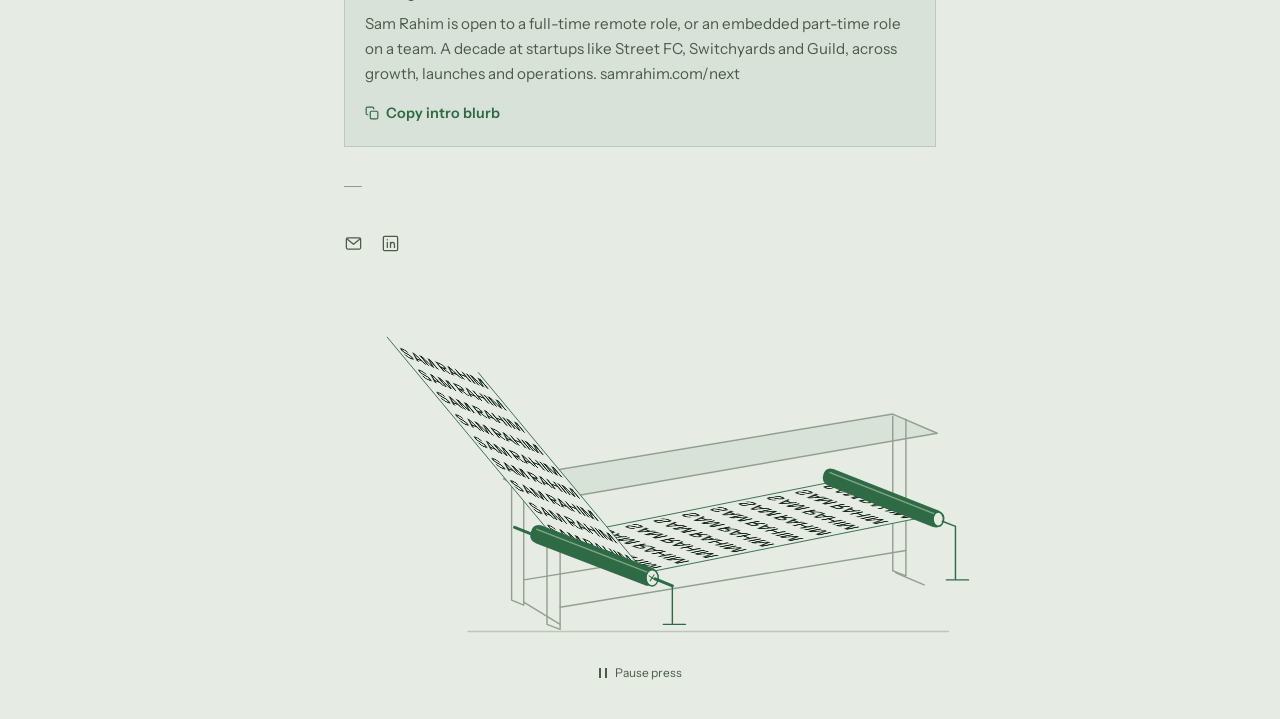
==== commit 94c0ef63: "Print repeating SAM RAHIM text on footer ribbon" ====
--- a/next.html
+++ b/next.html
@@ -600,11 +600,12 @@
       <defs>
         <pattern id="printed-pages" width="90" height="112" patternUnits="userSpaceOnUse">
           <rect width="90" height="112" fill="var(--ground)" stroke="none"/>
-          <path d="M5 7H85M5 105H85" stroke="var(--faint)" stroke-width=".5"/>
-          <text x="8" y="24" fill="currentColor" stroke="none" font-family="Instrument Serif,serif" font-size="16">Sam Rahim</text>
-          <rect x="8" y="33" width="42" height="42" fill="var(--accent)" fill-opacity=".12" stroke="none"/>
-          <path d="M12 65L22 46L32 57L42 40M12 70H46" stroke-width="1"/>
-          <path d="M57 35H81M57 40H79M57 45H81M57 50H75M57 60H81M57 65H79M57 70H81M8 83H48M8 88H46M8 93H48M57 83H81M57 88H78M57 93H81" stroke-width=".7"/>
+          <g fill="var(--ink)" stroke="none" font-family="Instrument Sans,sans-serif" font-size="18" font-weight="600" text-anchor="middle">
+            <text x="45" y="23" textLength="82" lengthAdjust="spacingAndGlyphs">SAM RAHIM</text>
+            <text x="45" y="51" textLength="82" lengthAdjust="spacingAndGlyphs">SAM RAHIM</text>
+            <text x="45" y="79" textLength="82" lengthAdjust="spacingAndGlyphs">SAM RAHIM</text>
+            <text x="45" y="107" textLength="82" lengthAdjust="spacingAndGlyphs">SAM RAHIM</text>
+          </g>
         </pattern>
         <clipPath id="press-in"><rect width="90" height="254"/></clipPath>
         <clipPath id="press-out"><rect width="90" height="280"/></clipPath>
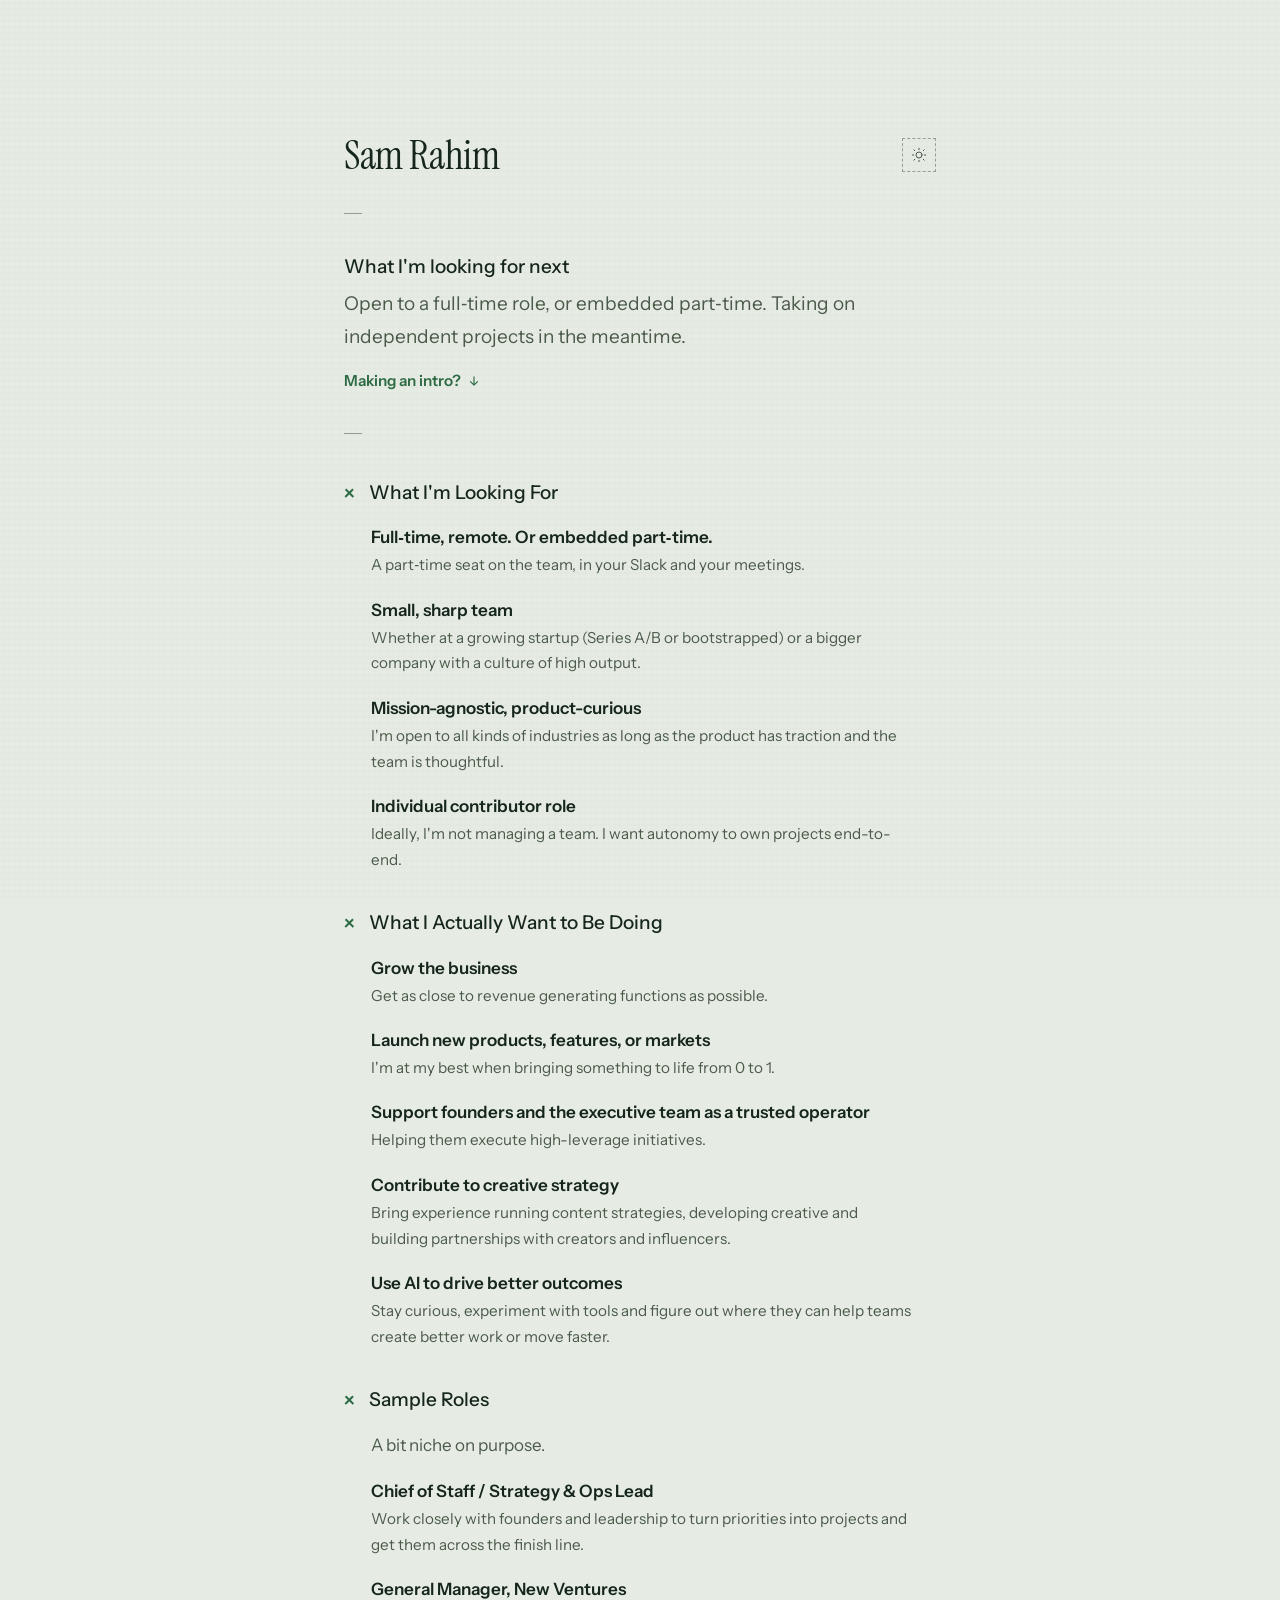
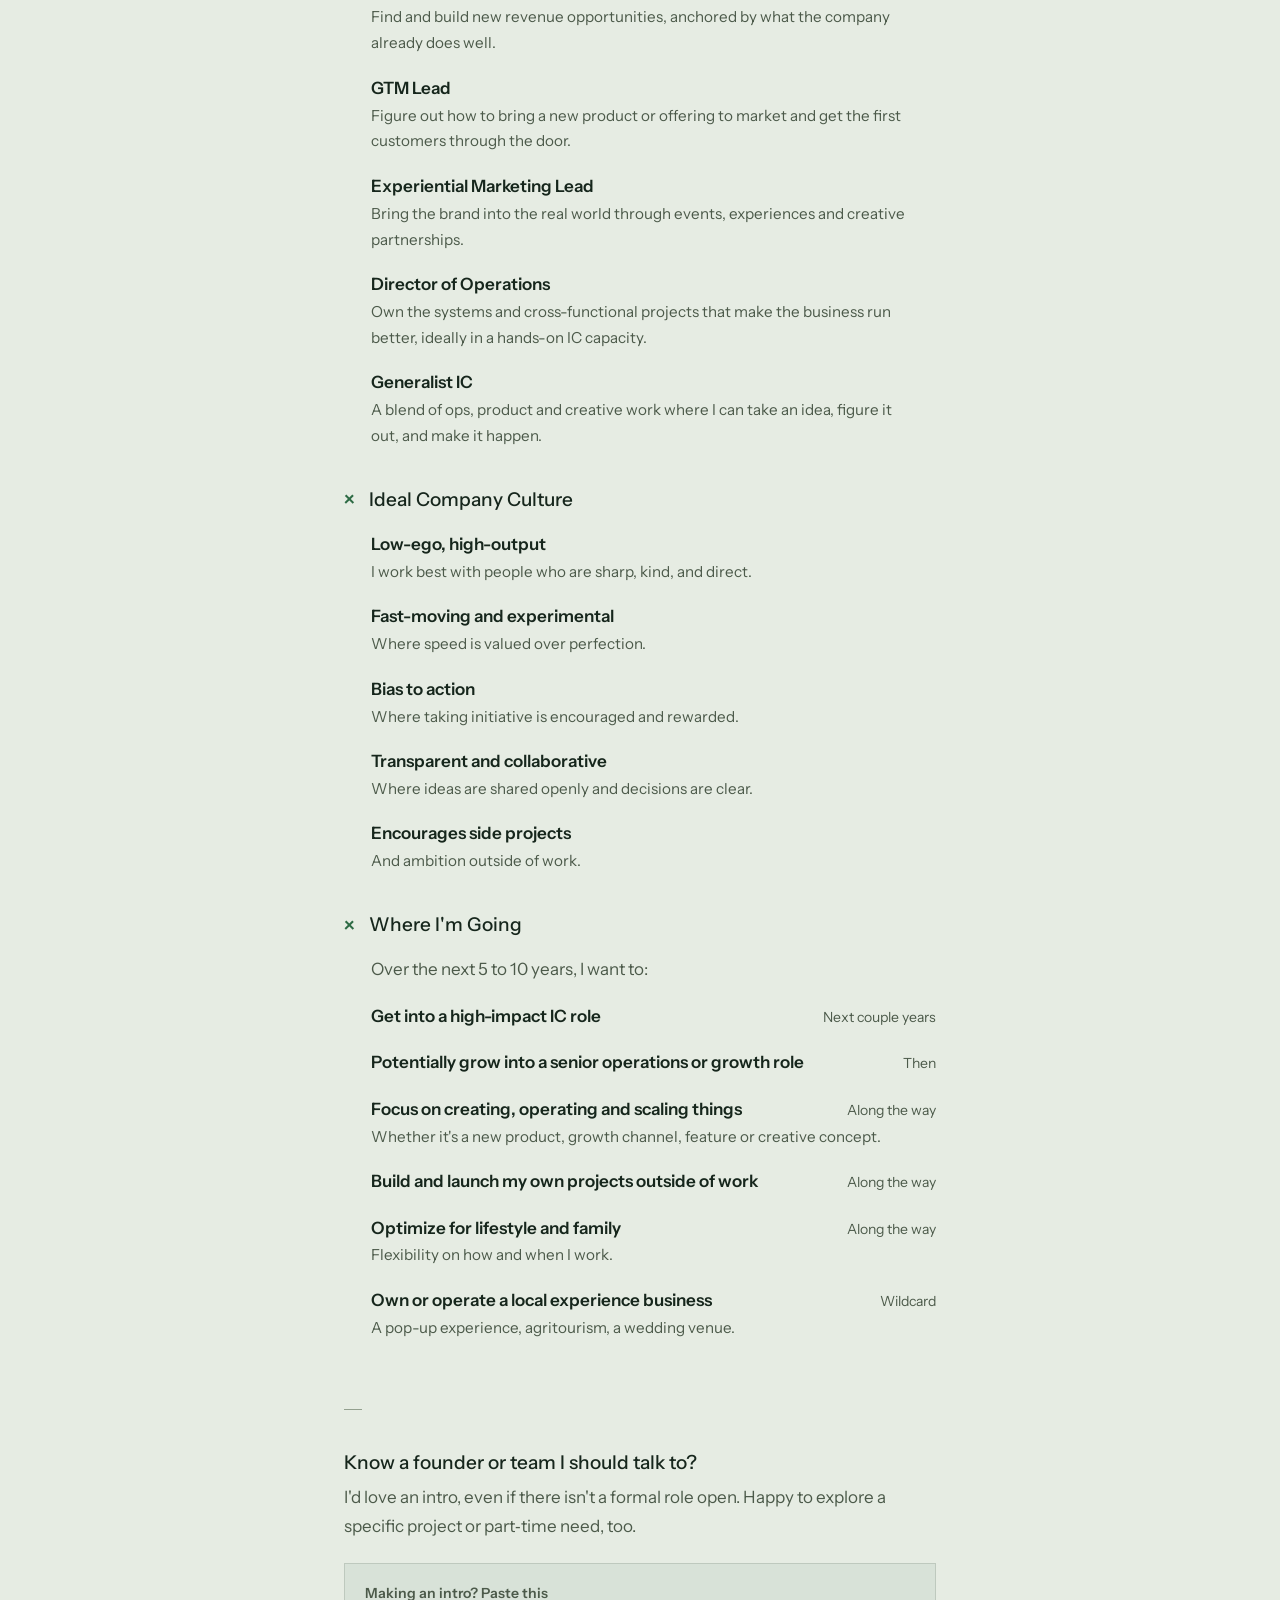
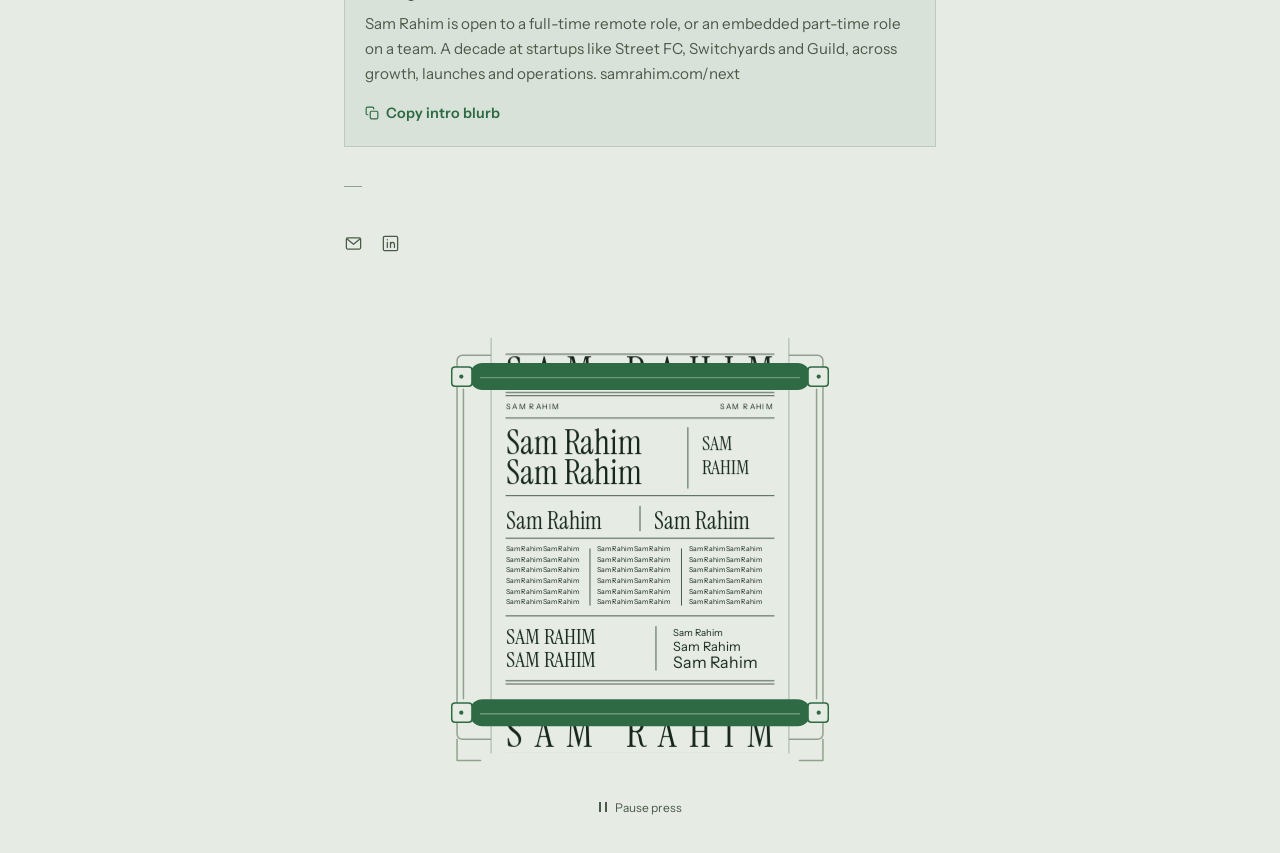
==== commit 5df9d3fc: "Print newspaper typography through face-on footer rollers" ====
--- a/next.html
+++ b/next.html
@@ -595,48 +595,49 @@
   </main>
 
   <footer class="printing-press" aria-label="Animated printing press">
-    <svg class="press-drawing" viewBox="0 0 720 330" fill="none" stroke="currentColor" stroke-width="1.4" stroke-linecap="round" stroke-linejoin="round" role="img" aria-labelledby="press-title">
-      <title id="press-title">Continuous printed paper descends through a roller and feeds to the right</title>
+    <svg class="press-drawing" viewBox="0 0 440 440" fill="none" stroke="currentColor" stroke-width="1.4" stroke-linecap="round" stroke-linejoin="round" role="img" aria-labelledby="press-title">
+      <title id="press-title">A newspaper made entirely of Sam Rahim's name feeds vertically through two rollers</title>
       <defs>
-        <pattern id="printed-pages" width="90" height="112" patternUnits="userSpaceOnUse">
-          <rect width="90" height="112" fill="var(--ground)" stroke="none"/>
-          <g fill="var(--ink)" stroke="none" font-family="Instrument Sans,sans-serif" font-size="18" font-weight="600" text-anchor="middle">
-            <text x="45" y="23" textLength="82" lengthAdjust="spacingAndGlyphs">SAM RAHIM</text>
-            <text x="45" y="51" textLength="82" lengthAdjust="spacingAndGlyphs">SAM RAHIM</text>
-            <text x="45" y="79" textLength="82" lengthAdjust="spacingAndGlyphs">SAM RAHIM</text>
-            <text x="45" y="107" textLength="82" lengthAdjust="spacingAndGlyphs">SAM RAHIM</text>
+        <pattern id="printed-pages" width="280" height="340" patternUnits="userSpaceOnUse">
+          <rect width="280" height="340" fill="var(--ground)" stroke="none"/>
+          <g fill="var(--ink)" stroke="none" font-family="Instrument Serif,serif">
+            <text x="140" y="44" text-anchor="middle" font-size="38" textLength="252" lengthAdjust="spacing">SAM RAHIM</text>
+            <text x="14" y="67" font-family="Instrument Sans,sans-serif" font-size="7" letter-spacing="1.3">SAM RAHIM</text>
+            <text x="266" y="67" text-anchor="end" font-family="Instrument Sans,sans-serif" font-size="7" letter-spacing="1.3">SAM RAHIM</text>
+            <text x="14" y="109" font-size="32">Sam Rahim</text>
+            <text x="14" y="137" font-size="32">Sam Rahim</text>
+            <text x="198" y="105" font-size="19">SAM</text>
+            <text x="198" y="128" font-size="19">RAHIM</text>
+            <text x="14" y="179" font-size="23">Sam Rahim</text>
+            <text x="153" y="179" font-size="23">Sam Rahim</text>
+            <g font-family="Instrument Sans,sans-serif" font-size="6.5"><text x="14" y="200">Sam Rahim Sam Rahim</text><text x="14" y="210">Sam Rahim Sam Rahim</text><text x="14" y="220">Sam Rahim Sam Rahim</text><text x="14" y="230">Sam Rahim Sam Rahim</text><text x="14" y="240">Sam Rahim Sam Rahim</text><text x="14" y="250">Sam Rahim Sam Rahim</text><text x="100" y="200">Sam Rahim Sam Rahim</text><text x="100" y="210">Sam Rahim Sam Rahim</text><text x="100" y="220">Sam Rahim Sam Rahim</text><text x="100" y="230">Sam Rahim Sam Rahim</text><text x="100" y="240">Sam Rahim Sam Rahim</text><text x="100" y="250">Sam Rahim Sam Rahim</text><text x="186" y="200">Sam Rahim Sam Rahim</text><text x="186" y="210">Sam Rahim Sam Rahim</text><text x="186" y="220">Sam Rahim Sam Rahim</text><text x="186" y="230">Sam Rahim Sam Rahim</text><text x="186" y="240">Sam Rahim Sam Rahim</text><text x="186" y="250">Sam Rahim Sam Rahim</text></g>
+            <text x="14" y="287" font-size="21">SAM RAHIM</text>
+            <text x="14" y="309" font-size="21">SAM RAHIM</text>
+            <text x="171" y="280" font-family="Instrument Sans,sans-serif" font-size="9">Sam Rahim</text>
+            <text x="171" y="294" font-family="Instrument Sans,sans-serif" font-size="12">Sam Rahim</text>
+            <text x="171" y="310" font-family="Instrument Sans,sans-serif" font-size="15">Sam Rahim</text>
           </g>
+          <g stroke="var(--ink)" stroke-width=".7"><path d="M14 15H266M14 51H266M14 54H266M14 75H266M14 148H266M14 188H266M14 261H266M14 322H266M14 325H266M185 84V141M140 158V181M93 198V251M179 198V251M155 271V312"/></g>
         </pattern>
-        <clipPath id="press-in"><rect width="90" height="254"/></clipPath>
-        <clipPath id="press-out"><rect width="90" height="280"/></clipPath>
+        <clipPath id="press-paper-window"><rect x="80" y="20" width="280" height="390"/></clipPath>
+        <clipPath id="press-roller-window"><path d="M67 49H373V63H67ZM67 365H373V379H67Z"/></clipPath>
       </defs>
-      <!-- Frame behind the paper, open to keep the feed path legible. -->
-      <g stroke="var(--faint)">
-        <path d="M225 160L610 96L654 115L267 182Z" fill="var(--wash)"/>
-        <path d="M233 162V280L245 285V166M610 98V251L623 256V101M268 181V304L281 309V179"/>
-        <path d="M245 260L610 201M281 287L623 231M245 282L281 304M613 253L641 265"/>
-        <path d="M190 311H665" opacity=".5"/>
+      <!-- A quiet, face-on frame. Paper carries the visual detail. -->
+      <g stroke="var(--faint)"><rect x="48" y="36" width="344" height="361" rx="5"/>
+        <path d="M54 68V359M386 68V359M48 397V417H70M392 397V417H370"/>
       </g>
-      <!-- Both planes share the same paper coordinate system at the bend. -->
-      <g transform="matrix(1 .388 1 -.2 275.1 218.12)">
-        <g clip-path="url(#press-out)"><rect width="90" height="280" fill="var(--ground)" stroke="none"/><g class="press-ribbon-out"><rect y="-336" width="90" height="896" fill="url(#printed-pages)" stroke="none"/></g></g>
-        <path d="M0 0V280M90 0V280" stroke-width=".8"/>
+      <g clip-path="url(#press-paper-window)">
+        <g transform="translate(80 20)"><g class="press-newspaper"><rect y="-680" width="280" height="1700" fill="url(#printed-pages)" stroke="none"/></g></g>
       </g>
-      <!-- Rear web travels downward into the turning roller. -->
-      <g transform="matrix(1 .388 .65 .78 110 20)">
-        <g clip-path="url(#press-in)"><rect width="90" height="254" fill="var(--ground)" stroke="none"/><g class="press-ribbon-in"><rect y="-336" width="90" height="896" fill="url(#printed-pages)" stroke="none"/></g></g>
-        <path d="M0 0V254M90 0V254" stroke-width=".8"/>
+      <path d="M80 20V410M360 20V410" stroke="var(--faint)" stroke-width=".7"/>
+      <!-- Cylinders sit in front of the passing web. -->
+      <g fill="var(--accent)"><rect x="60" y="44" width="320" height="24" rx="12"/><rect x="60" y="360" width="320" height="24" rx="12"/></g>
+      <g clip-path="url(#press-roller-window)" stroke="var(--ground)" opacity=".35">
+        <g class="press-roller-lines"><path d="M70 45H370M70 57H370M70 69H370M70 361H370M70 373H370M70 385H370"/></g>
       </g>
-      <!-- Dark cylinders occlude the paper at each change in direction. -->
-      <path d="M257 223L366 265Q374 266 377 259Q379 252 372 249L263 207Q255 205 253 212Q250 220 257 223Z" fill="var(--accent)"/>
-      <path d="M258 210L369 253" stroke="var(--ground)" opacity=".45"/>
-      <ellipse cx="372" cy="258" rx="6" ry="8" fill="var(--ground)"/>
-      <g class="press-wheel"><path d="M369 256L375 260M370 261L374 255" stroke-width="1"/></g>
-      <path d="M375 259L392 266M251 214L236 208" stroke-width="3"/>
-      <path d="M546 166L650 207Q657 209 660 202Q662 195 655 192L551 151Q544 149 542 156Q540 163 546 166Z" fill="var(--accent)"/>
-      <path d="M548 154L652 195" stroke="var(--ground)" opacity=".45"/>
-      <ellipse cx="655" cy="200" rx="5" ry="7" fill="var(--ground)"/>
-      <path d="M659 202L672 207M392 266V303M672 207V259M383 304H405M663 260H685"/>
+      <g fill="var(--ground)"><rect x="43" y="47" width="19" height="18" rx="3"/><rect x="378" y="47" width="19" height="18" rx="3"/>
+        <rect x="43" y="363" width="19" height="18" rx="3"/><rect x="378" y="363" width="19" height="18" rx="3"/></g>
+      <g fill="currentColor" stroke="none"><circle cx="52" cy="56" r="2"/><circle cx="388" cy="56" r="2"/><circle cx="52" cy="372" r="2"/><circle cx="388" cy="372" r="2"/></g>
     </svg>
     <button class="press-toggle" type="button" aria-label="Pause printing press" aria-pressed="false" hidden><span class="press-control-icon" aria-hidden="true"></span><span class="press-control-label">Pause press</span></button>
   </footer>
--- a/assets/printing-press.css
+++ b/assets/printing-press.css
@@ -1,7 +1,5 @@
-.printing-press {width:min(100%,760px);margin:0 auto;padding:0 16px 24px;color:var(--accent);text-align:center;}
+.printing-press {width:min(100%,500px);margin:0 auto;padding:0 16px 24px;color:var(--accent);text-align:center;}
 .press-drawing {display:block;width:100%;height:auto;overflow:visible;}
-.press-drawing .press-wheel {transform-origin:372px 258px;}
-.press-ribbon-out {transform:translateY(-254px);}
 .press-toggle {display:inline-flex;align-items:center;gap:8px;min-height:44px;padding:8px 12px;background:none;border:0;font:400 12px 'Instrument Sans',sans-serif;color:var(--soft);cursor:pointer;}
 .press-toggle[hidden] {display:none;}
 .press-toggle:hover {color:var(--ink);}
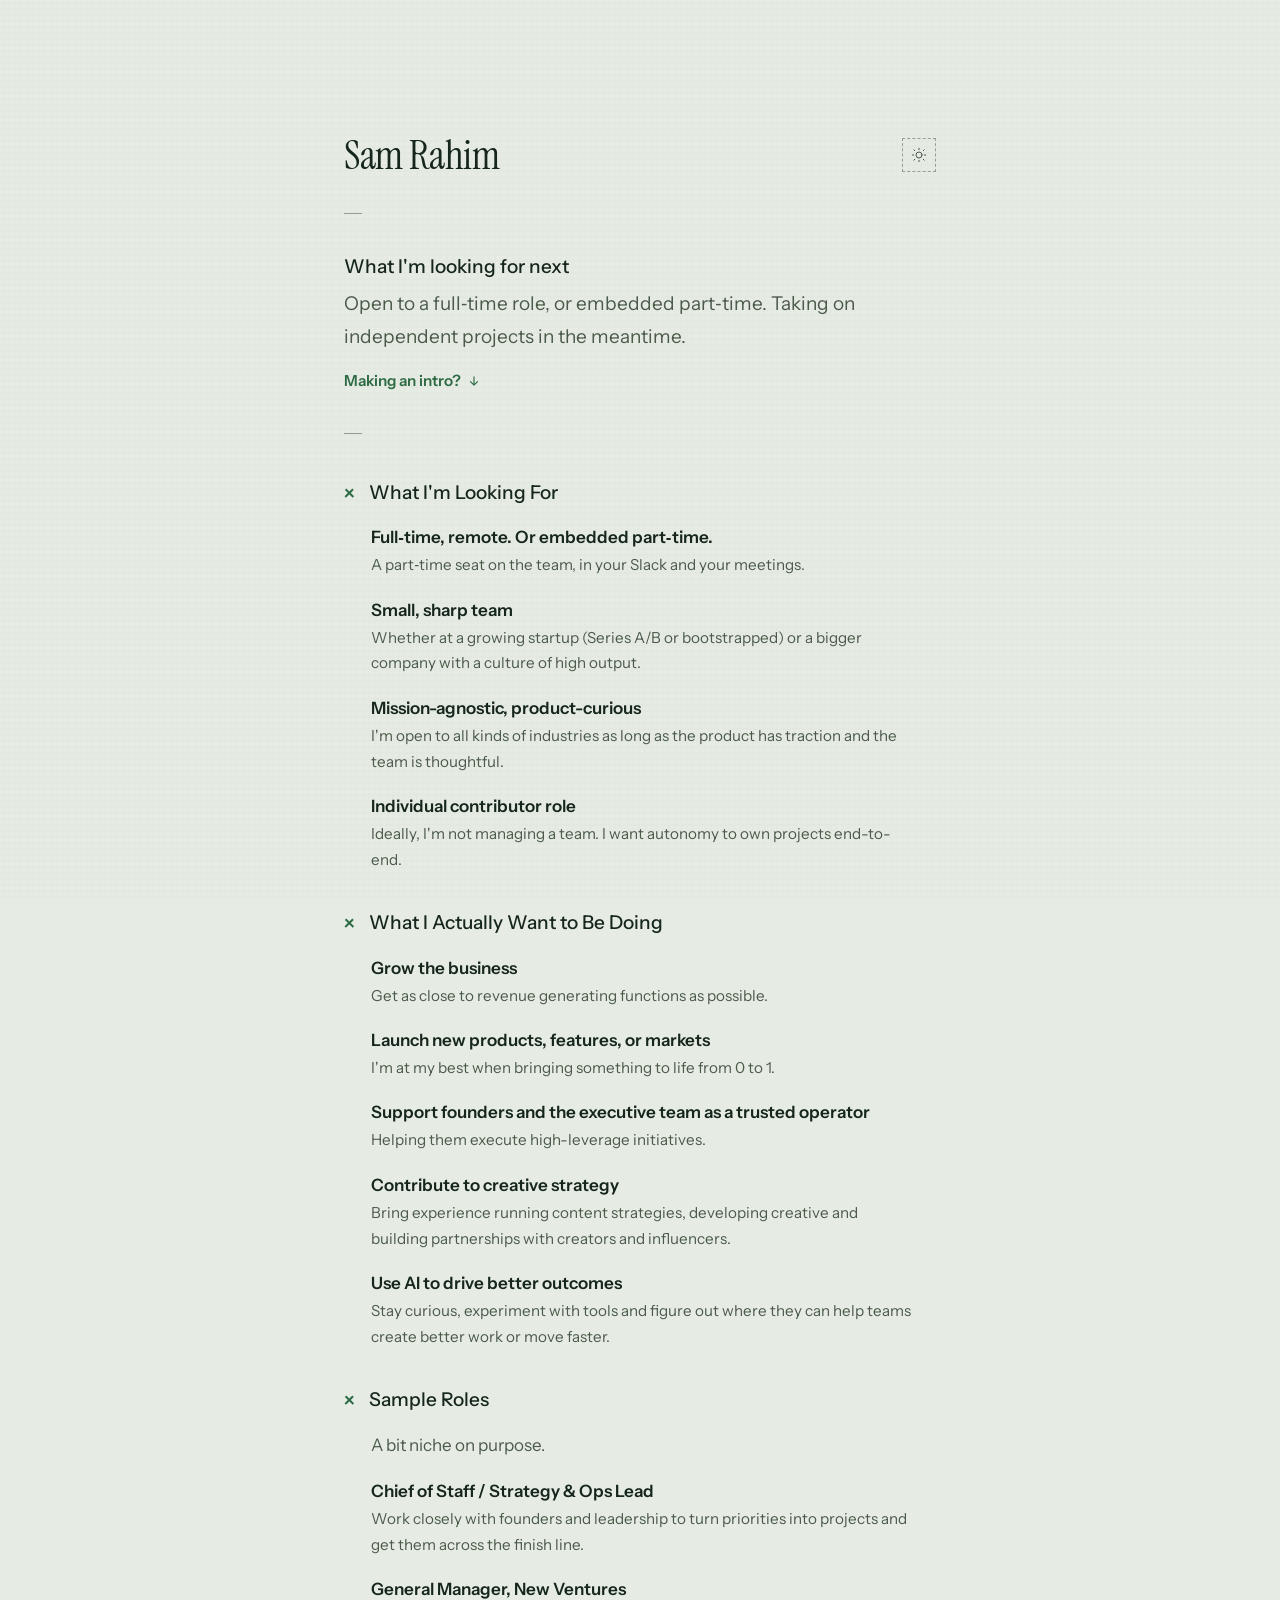
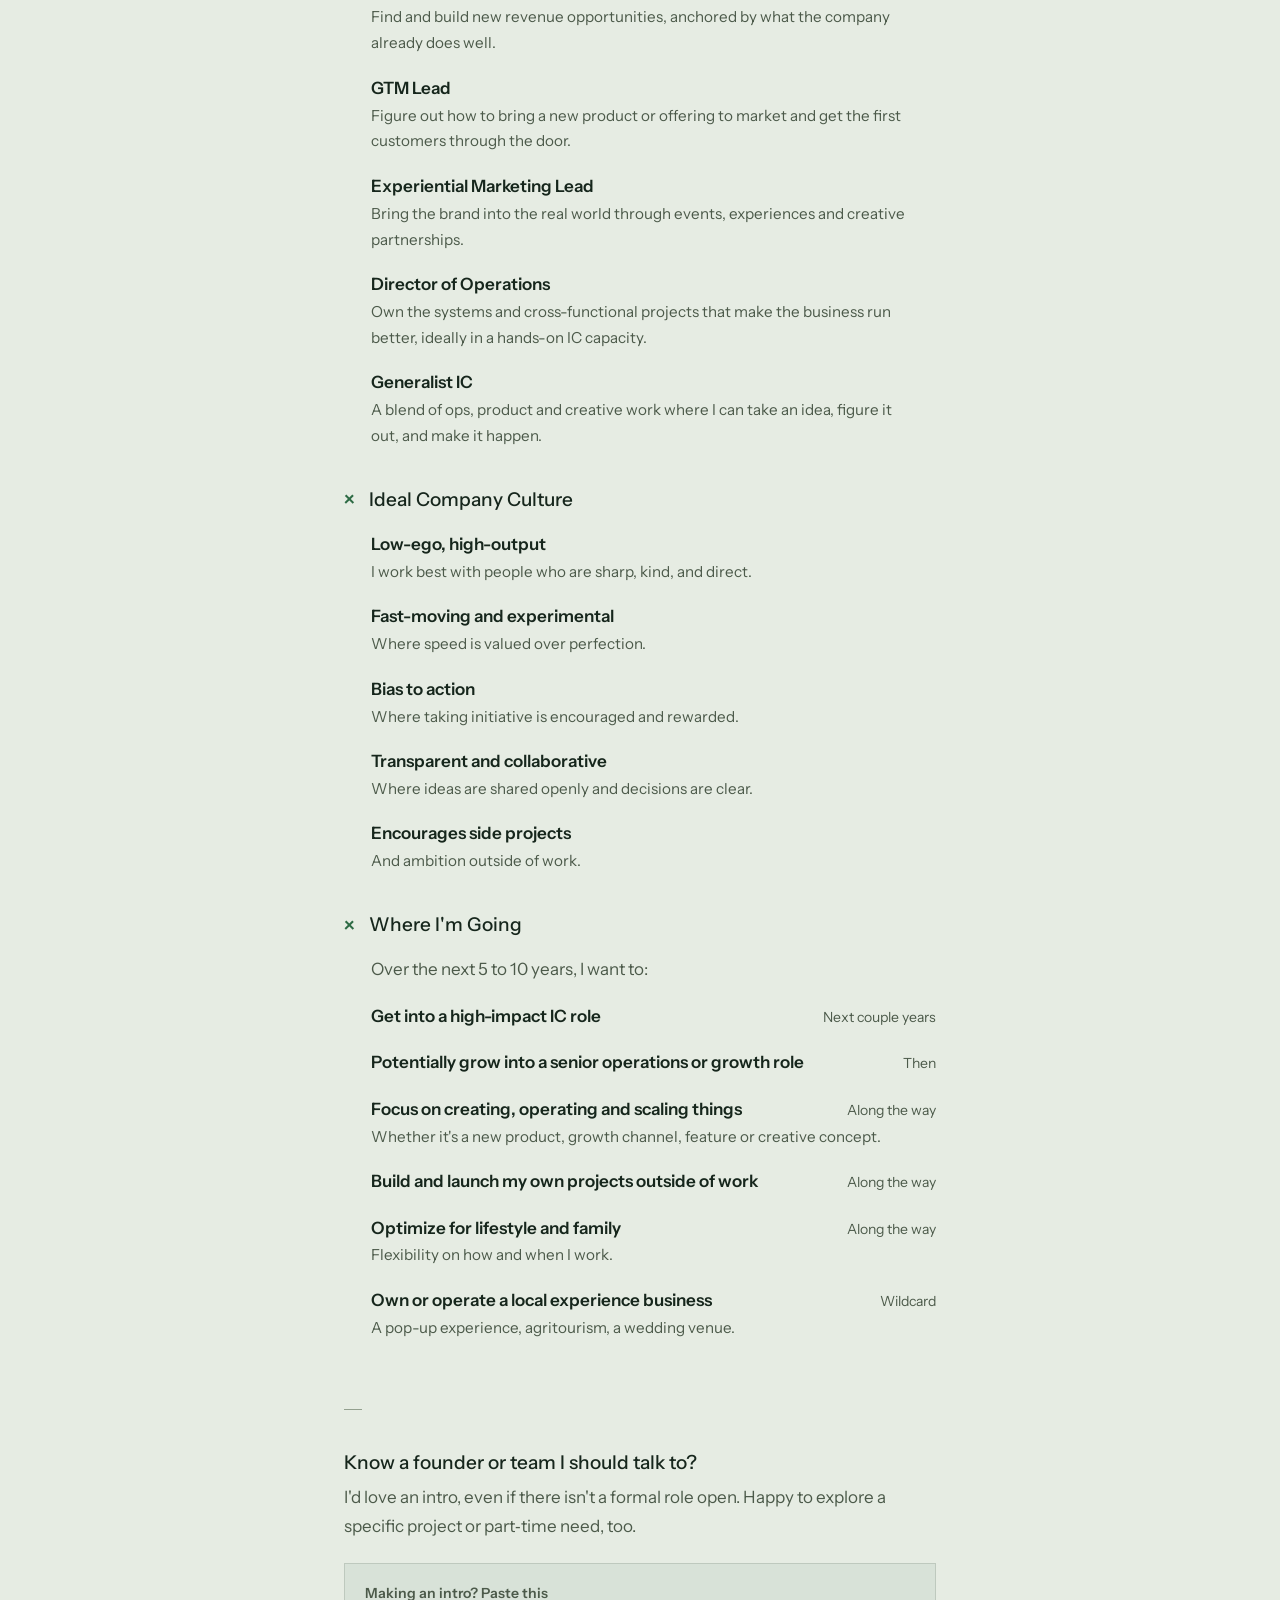
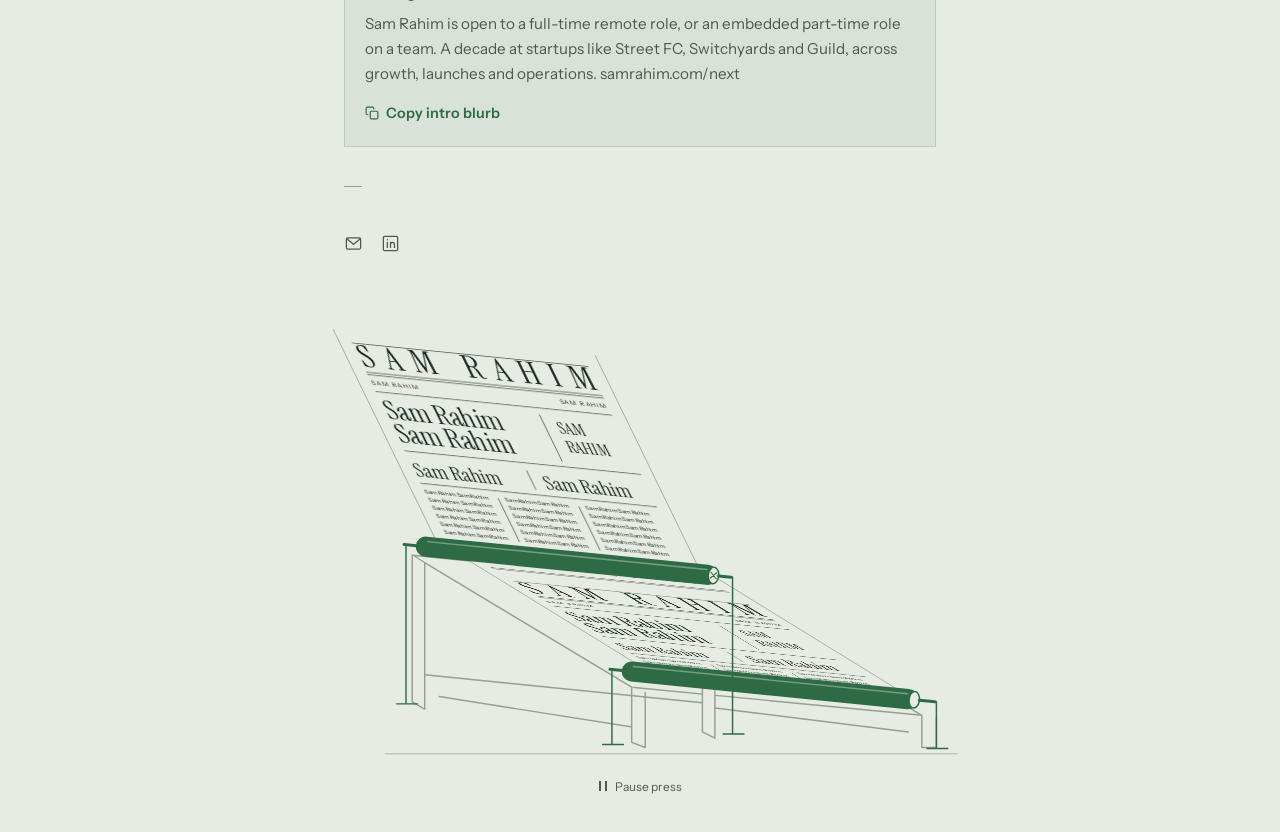
==== commit c4645aef: "Restore industrial press with wider newspaper ribbon" ====
--- a/next.html
+++ b/next.html
@@ -595,10 +595,9 @@
   </main>
 
   <footer class="printing-press" aria-label="Animated printing press">
-    <svg class="press-drawing" viewBox="0 0 440 440" fill="none" stroke="currentColor" stroke-width="1.4" stroke-linecap="round" stroke-linejoin="round" role="img" aria-labelledby="press-title">
-      <title id="press-title">A newspaper made entirely of Sam Rahim's name feeds vertically through two rollers</title>
-      <defs>
-        <pattern id="printed-pages" width="280" height="340" patternUnits="userSpaceOnUse">
+    <svg class="press-drawing" viewBox="0 0 700 430" fill="none" stroke="currentColor" stroke-width="1.4" stroke-linecap="round" stroke-linejoin="round" role="img" aria-labelledby="press-title">
+      <title id="press-title">A wide newspaper ribbon feeds down through an industrial press and out over the delivery bed</title>
+      <defs><pattern id="printed-pages" width="280" height="340" patternUnits="userSpaceOnUse">
           <rect width="280" height="340" fill="var(--ground)" stroke="none"/>
           <g fill="var(--ink)" stroke="none" font-family="Instrument Serif,serif">
             <text x="140" y="44" text-anchor="middle" font-size="38" textLength="252" lengthAdjust="spacing">SAM RAHIM</text>
@@ -619,25 +618,41 @@
           </g>
           <g stroke="var(--ink)" stroke-width=".7"><path d="M14 15H266M14 51H266M14 54H266M14 75H266M14 148H266M14 188H266M14 261H266M14 322H266M14 325H266M185 84V141M140 158V181M93 198V251M179 198V251M155 271V312"/></g>
         </pattern>
-        <clipPath id="press-paper-window"><rect x="80" y="20" width="280" height="390"/></clipPath>
-        <clipPath id="press-roller-window"><path d="M67 49H373V63H67ZM67 365H373V379H67Z"/></clipPath>
+        <clipPath id="press-in"><rect width="280" height="260"/></clipPath>
+        <clipPath id="press-out"><rect width="280" height="300"/></clipPath>
       </defs>
-      <!-- A quiet, face-on frame. Paper carries the visual detail. -->
-      <g stroke="var(--faint)"><rect x="48" y="36" width="344" height="361" rx="5"/>
-        <path d="M54 68V359M386 68V359M48 397V417H70M392 397V417H370"/>
+      <!-- Broad industrial bed with open supports beneath the web. -->
+      <g stroke="var(--faint)" fill="var(--ground)">
+        <path d="M131 229L342 356L621 383L410 257Z"/>
+        <path d="M131 229V370L143 377V237M410 257V399L422 405V262M342 356V409L355 414V361M621 383V414H635V385"/>
+        <path d="M143 344L410 371M157 365L341 394M422 376L608 399" fill="none"/>
+        <path d="M105 420H655" opacity=".45"/>
       </g>
-      <g clip-path="url(#press-paper-window)">
-        <g transform="translate(80 20)"><g class="press-newspaper"><rect y="-680" width="280" height="1700" fill="url(#printed-pages)" stroke="none"/></g></g>
+      <!-- Shallower delivery plane: type stays wide and close to level. -->
+      <g transform="matrix(.9 .09 .65 .4 153.8 214.8)">
+        <g clip-path="url(#press-out)"><g class="press-ribbon-out"><rect y="-680" width="280" height="1700" fill="url(#printed-pages)" stroke="none"/></g></g>
+        <path d="M0 0V300M280 0V300" stroke="var(--faint)" stroke-width=".8"/>
       </g>
-      <path d="M80 20V410M360 20V410" stroke="var(--faint)" stroke-width=".7"/>
-      <!-- Cylinders sit in front of the passing web. -->
-      <g fill="var(--accent)"><rect x="60" y="44" width="320" height="24" rx="12"/><rect x="60" y="360" width="320" height="24" rx="12"/></g>
-      <g clip-path="url(#press-roller-window)" stroke="var(--ground)" opacity=".35">
-        <g class="press-roller-lines"><path d="M70 45H370M70 57H370M70 69H370M70 361H370M70 373H370M70 385H370"/></g>
+      <!-- Taller incoming web connects precisely to the delivery plane. -->
+      <g transform="matrix(.9 .09 .38 .78 55 12)">
+        <g clip-path="url(#press-in)"><g class="press-ribbon-in"><rect y="-680" width="280" height="1700" fill="url(#printed-pages)" stroke="none"/></g></g>
+        <path d="M0 0V260M280 0V260" stroke="var(--faint)" stroke-width=".8"/>
       </g>
-      <g fill="var(--ground)"><rect x="43" y="47" width="19" height="18" rx="3"/><rect x="378" y="47" width="19" height="18" rx="3"/>
-        <rect x="43" y="363" width="19" height="18" rx="3"/><rect x="378" y="363" width="19" height="18" rx="3"/></g>
-      <g fill="currentColor" stroke="none"><circle cx="52" cy="56" r="2"/><circle cx="388" cy="56" r="2"/><circle cx="52" cy="372" r="2"/><circle cx="388" cy="372" r="2"/></g>
+      <!-- Heavy transverse cylinders cover the paper at the bend and exit. -->
+      <g transform="translate(136 211) rotate(5.71)">
+        <rect width="290" height="18" rx="9" fill="var(--accent)"/>
+        <path d="M10 4H280" stroke="var(--ground)" opacity=".4"/>
+        <ellipse cx="287" cy="9" rx="5" ry="8" fill="var(--ground)"/>
+        <g class="press-wheel"><path d="M284 6L290 12M284 12L290 6" stroke-width="1"/></g>
+        <path d="M0 9H-12M292 9H304" stroke-width="3"/>
+      </g>
+      <g transform="translate(334 331) rotate(5.71)">
+        <rect width="285" height="18" rx="9" fill="var(--accent)"/>
+        <path d="M10 4H275" stroke="var(--ground)" opacity=".4"/>
+        <ellipse cx="282" cy="9" rx="5" ry="8" fill="var(--ground)"/>
+        <path d="M0 9H-12M287 9H302" stroke-width="3"/>
+      </g>
+      <path d="M125 221V371M439 250V400M323 340V410M635 370V414M116 372H136M430 401H450M314 411H334M626 415H646"/>
     </svg>
     <button class="press-toggle" type="button" aria-label="Pause printing press" aria-pressed="false" hidden><span class="press-control-icon" aria-hidden="true"></span><span class="press-control-label">Pause press</span></button>
   </footer>
--- a/assets/printing-press.css
+++ b/assets/printing-press.css
@@ -1,4 +1,4 @@
-.printing-press {width:min(100%,500px);margin:0 auto;padding:0 16px 24px;color:var(--accent);text-align:center;}
+.printing-press {width:min(100%,760px);margin:0 auto;padding:0 16px 24px;color:var(--accent);text-align:center;}
 .press-drawing {display:block;width:100%;height:auto;overflow:visible;}
 .press-toggle {display:inline-flex;align-items:center;gap:8px;min-height:44px;padding:8px 12px;background:none;border:0;font:400 12px 'Instrument Sans',sans-serif;color:var(--soft);cursor:pointer;}
 .press-toggle[hidden] {display:none;}
@@ -9,3 +9,6 @@
 @media(max-width:480px){.printing-press{padding-inline:0;padding-bottom:12px;}}
 @media(prefers-reduced-motion:reduce){.press-toggle{display:none;}}
 @media print{.printing-press{display:none;}}
+
+.press-ribbon-out {transform:translateY(-260px);}
+.press-wheel {transform-origin:287px 9px;}
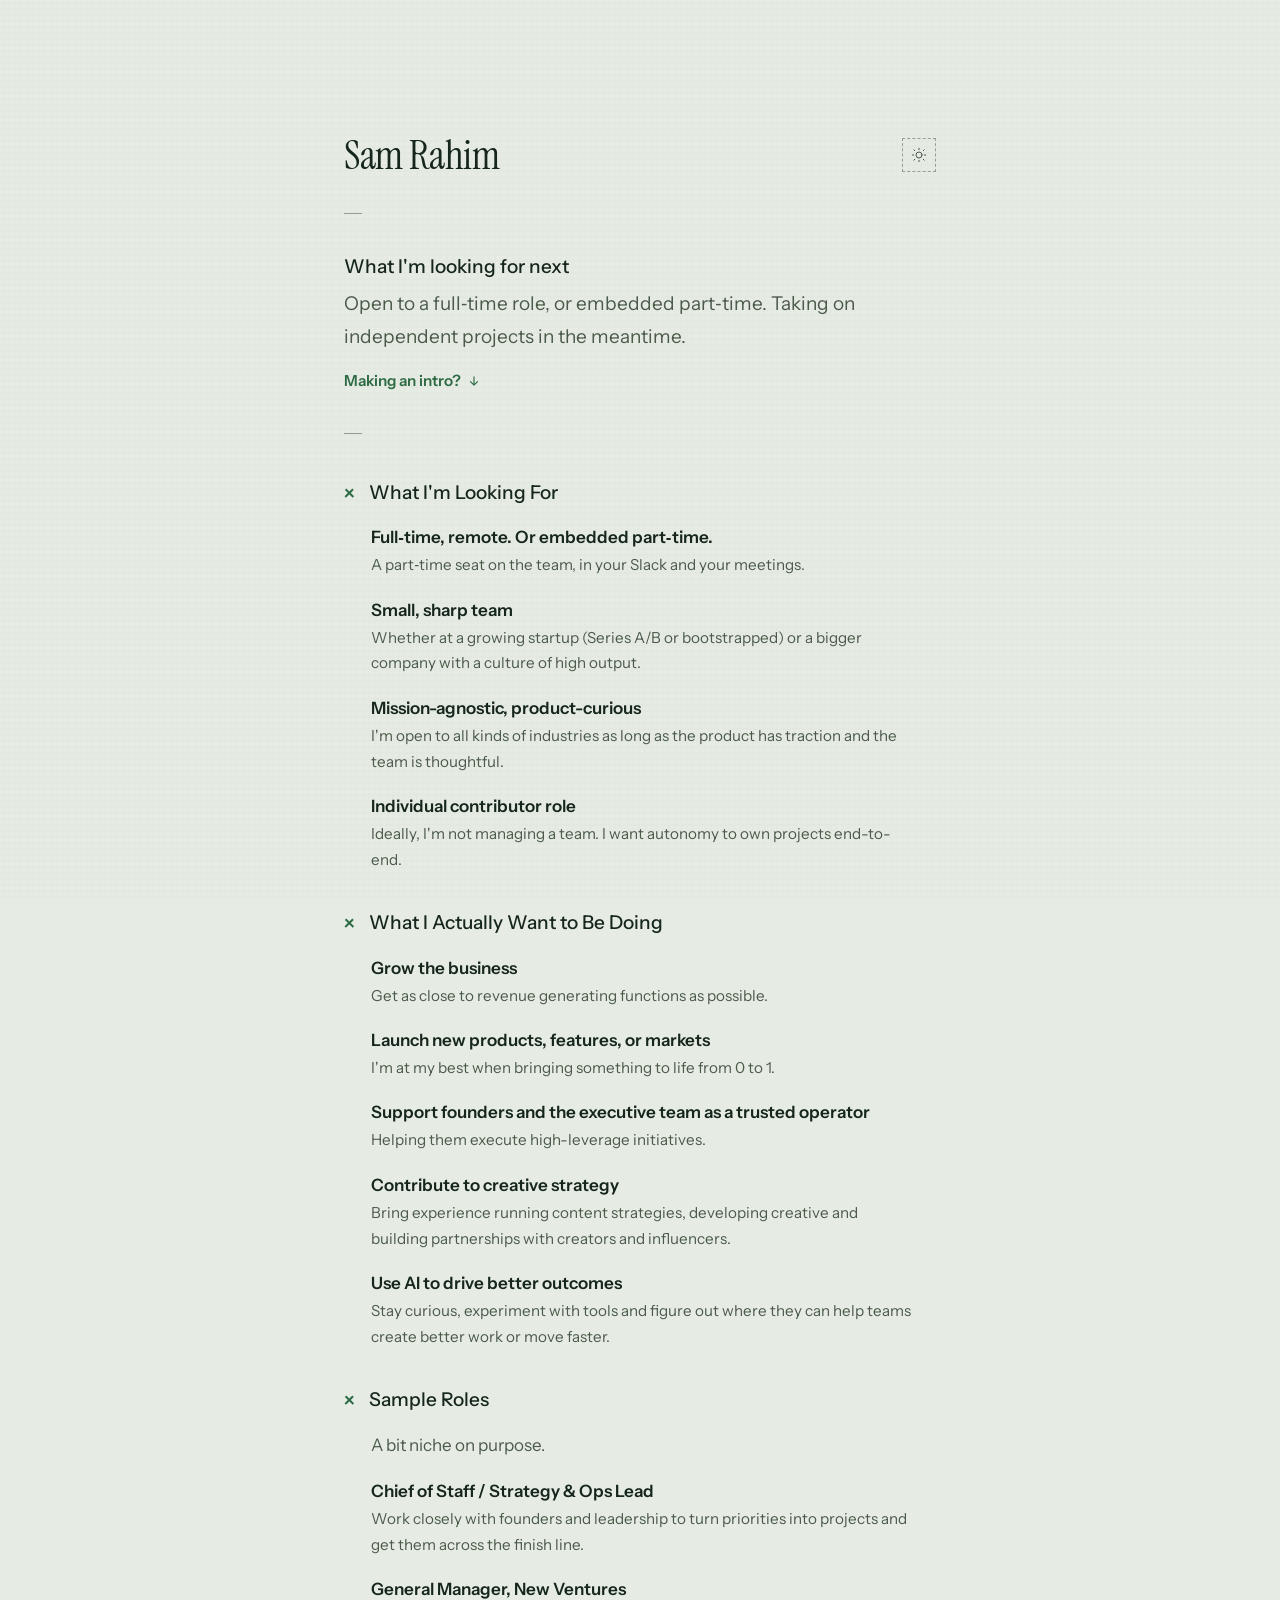
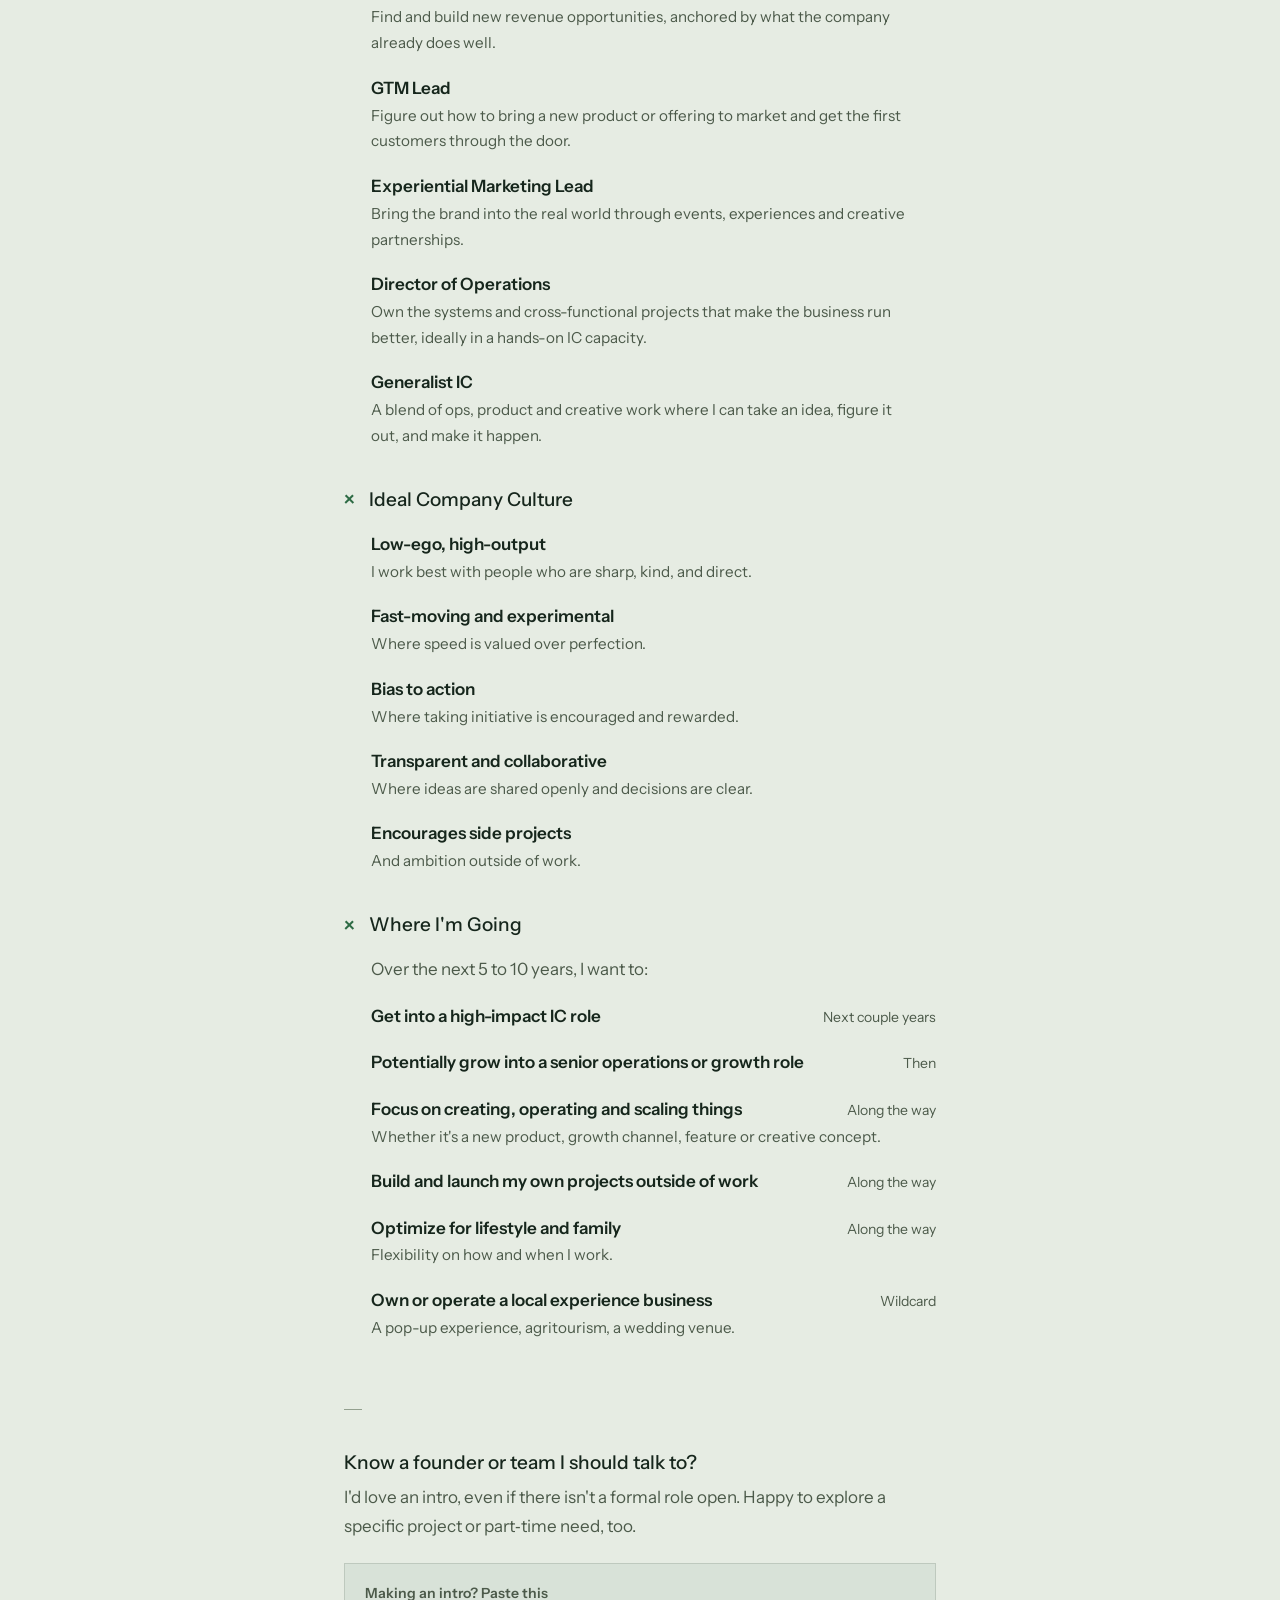
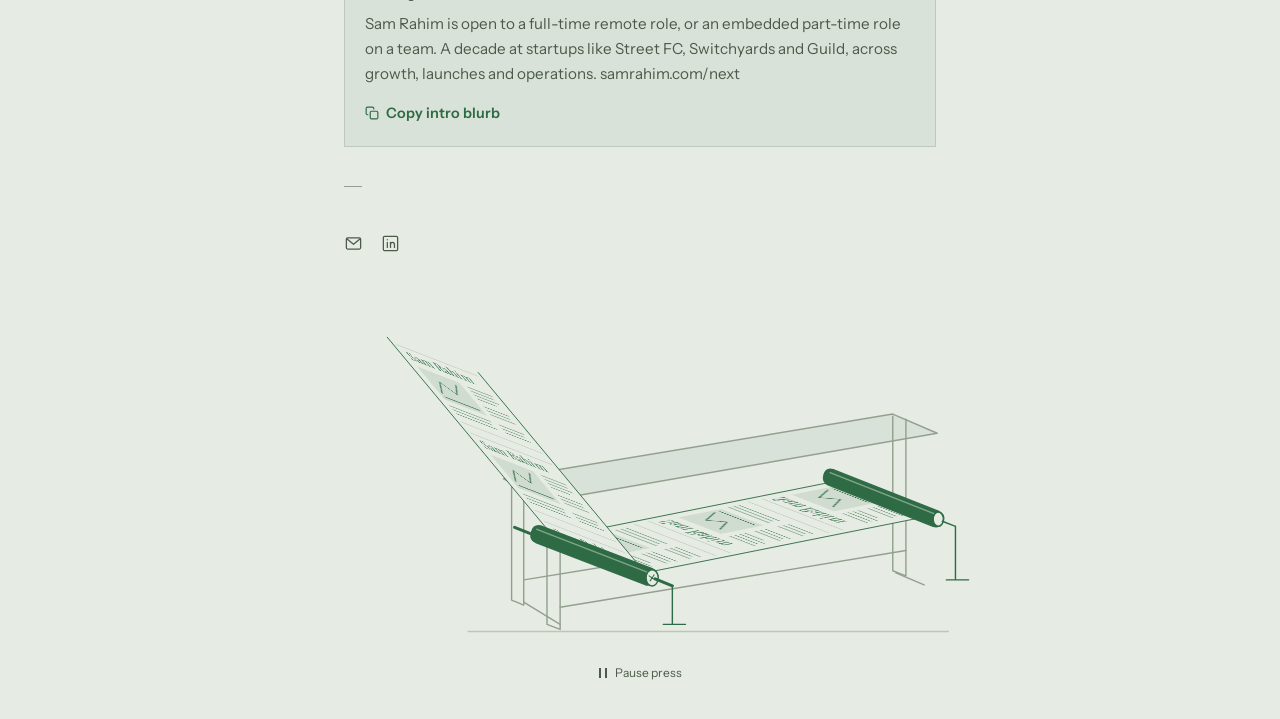
==== commit d81cf7fd: "Restore original commercial press footer" ====
--- a/next.html
+++ b/next.html
@@ -595,64 +595,47 @@
   </main>
 
   <footer class="printing-press" aria-label="Animated printing press">
-    <svg class="press-drawing" viewBox="0 0 700 430" fill="none" stroke="currentColor" stroke-width="1.4" stroke-linecap="round" stroke-linejoin="round" role="img" aria-labelledby="press-title">
-      <title id="press-title">A wide newspaper ribbon feeds down through an industrial press and out over the delivery bed</title>
-      <defs><pattern id="printed-pages" width="280" height="340" patternUnits="userSpaceOnUse">
-          <rect width="280" height="340" fill="var(--ground)" stroke="none"/>
-          <g fill="var(--ink)" stroke="none" font-family="Instrument Serif,serif">
-            <text x="140" y="44" text-anchor="middle" font-size="38" textLength="252" lengthAdjust="spacing">SAM RAHIM</text>
-            <text x="14" y="67" font-family="Instrument Sans,sans-serif" font-size="7" letter-spacing="1.3">SAM RAHIM</text>
-            <text x="266" y="67" text-anchor="end" font-family="Instrument Sans,sans-serif" font-size="7" letter-spacing="1.3">SAM RAHIM</text>
-            <text x="14" y="109" font-size="32">Sam Rahim</text>
-            <text x="14" y="137" font-size="32">Sam Rahim</text>
-            <text x="198" y="105" font-size="19">SAM</text>
-            <text x="198" y="128" font-size="19">RAHIM</text>
-            <text x="14" y="179" font-size="23">Sam Rahim</text>
-            <text x="153" y="179" font-size="23">Sam Rahim</text>
-            <g font-family="Instrument Sans,sans-serif" font-size="6.5"><text x="14" y="200">Sam Rahim Sam Rahim</text><text x="14" y="210">Sam Rahim Sam Rahim</text><text x="14" y="220">Sam Rahim Sam Rahim</text><text x="14" y="230">Sam Rahim Sam Rahim</text><text x="14" y="240">Sam Rahim Sam Rahim</text><text x="14" y="250">Sam Rahim Sam Rahim</text><text x="100" y="200">Sam Rahim Sam Rahim</text><text x="100" y="210">Sam Rahim Sam Rahim</text><text x="100" y="220">Sam Rahim Sam Rahim</text><text x="100" y="230">Sam Rahim Sam Rahim</text><text x="100" y="240">Sam Rahim Sam Rahim</text><text x="100" y="250">Sam Rahim Sam Rahim</text><text x="186" y="200">Sam Rahim Sam Rahim</text><text x="186" y="210">Sam Rahim Sam Rahim</text><text x="186" y="220">Sam Rahim Sam Rahim</text><text x="186" y="230">Sam Rahim Sam Rahim</text><text x="186" y="240">Sam Rahim Sam Rahim</text><text x="186" y="250">Sam Rahim Sam Rahim</text></g>
-            <text x="14" y="287" font-size="21">SAM RAHIM</text>
-            <text x="14" y="309" font-size="21">SAM RAHIM</text>
-            <text x="171" y="280" font-family="Instrument Sans,sans-serif" font-size="9">Sam Rahim</text>
-            <text x="171" y="294" font-family="Instrument Sans,sans-serif" font-size="12">Sam Rahim</text>
-            <text x="171" y="310" font-family="Instrument Sans,sans-serif" font-size="15">Sam Rahim</text>
-          </g>
-          <g stroke="var(--ink)" stroke-width=".7"><path d="M14 15H266M14 51H266M14 54H266M14 75H266M14 148H266M14 188H266M14 261H266M14 322H266M14 325H266M185 84V141M140 158V181M93 198V251M179 198V251M155 271V312"/></g>
+    <svg class="press-drawing" viewBox="0 0 720 330" fill="none" stroke="currentColor" stroke-width="1.4" stroke-linecap="round" stroke-linejoin="round" role="img" aria-labelledby="press-title">
+      <title id="press-title">Continuous printed paper descends through a roller and feeds to the right</title>
+      <defs>
+        <pattern id="printed-pages" width="90" height="112" patternUnits="userSpaceOnUse">
+          <rect width="90" height="112" fill="var(--ground)" stroke="none"/>
+          <path d="M5 7H85M5 105H85" stroke="var(--faint)" stroke-width=".5"/>
+          <text x="8" y="24" fill="currentColor" stroke="none" font-family="Instrument Serif,serif" font-size="16">Sam Rahim</text>
+          <rect x="8" y="33" width="42" height="42" fill="var(--accent)" fill-opacity=".12" stroke="none"/>
+          <path d="M12 65L22 46L32 57L42 40M12 70H46" stroke-width="1"/>
+          <path d="M57 35H81M57 40H79M57 45H81M57 50H75M57 60H81M57 65H79M57 70H81M8 83H48M8 88H46M8 93H48M57 83H81M57 88H78M57 93H81" stroke-width=".7"/>
         </pattern>
-        <clipPath id="press-in"><rect width="280" height="260"/></clipPath>
-        <clipPath id="press-out"><rect width="280" height="300"/></clipPath>
+        <clipPath id="press-in"><rect width="90" height="254"/></clipPath>
+        <clipPath id="press-out"><rect width="90" height="280"/></clipPath>
       </defs>
-      <!-- Broad industrial bed with open supports beneath the web. -->
-      <g stroke="var(--faint)" fill="var(--ground)">
-        <path d="M131 229L342 356L621 383L410 257Z"/>
-        <path d="M131 229V370L143 377V237M410 257V399L422 405V262M342 356V409L355 414V361M621 383V414H635V385"/>
-        <path d="M143 344L410 371M157 365L341 394M422 376L608 399" fill="none"/>
-        <path d="M105 420H655" opacity=".45"/>
+      <!-- Frame behind the paper, open to keep the feed path legible. -->
+      <g stroke="var(--faint)">
+        <path d="M225 160L610 96L654 115L267 182Z" fill="var(--wash)"/>
+        <path d="M233 162V280L245 285V166M610 98V251L623 256V101M268 181V304L281 309V179"/>
+        <path d="M245 260L610 201M281 287L623 231M245 282L281 304M613 253L641 265"/>
+        <path d="M190 311H665" opacity=".5"/>
       </g>
-      <!-- Shallower delivery plane: type stays wide and close to level. -->
-      <g transform="matrix(.9 .09 .65 .4 153.8 214.8)">
-        <g clip-path="url(#press-out)"><g class="press-ribbon-out"><rect y="-680" width="280" height="1700" fill="url(#printed-pages)" stroke="none"/></g></g>
-        <path d="M0 0V300M280 0V300" stroke="var(--faint)" stroke-width=".8"/>
+      <!-- Both planes share the same paper coordinate system at the bend. -->
+      <g transform="matrix(1 .388 1 -.2 275.1 218.12)">
+        <g clip-path="url(#press-out)"><rect width="90" height="280" fill="var(--ground)" stroke="none"/><g class="press-ribbon-out"><rect y="-336" width="90" height="896" fill="url(#printed-pages)" stroke="none"/></g></g>
+        <path d="M0 0V280M90 0V280" stroke-width=".8"/>
       </g>
-      <!-- Taller incoming web connects precisely to the delivery plane. -->
-      <g transform="matrix(.9 .09 .38 .78 55 12)">
-        <g clip-path="url(#press-in)"><g class="press-ribbon-in"><rect y="-680" width="280" height="1700" fill="url(#printed-pages)" stroke="none"/></g></g>
-        <path d="M0 0V260M280 0V260" stroke="var(--faint)" stroke-width=".8"/>
+      <!-- Rear web travels downward into the turning roller. -->
+      <g transform="matrix(1 .388 .65 .78 110 20)">
+        <g clip-path="url(#press-in)"><rect width="90" height="254" fill="var(--ground)" stroke="none"/><g class="press-ribbon-in"><rect y="-336" width="90" height="896" fill="url(#printed-pages)" stroke="none"/></g></g>
+        <path d="M0 0V254M90 0V254" stroke-width=".8"/>
       </g>
-      <!-- Heavy transverse cylinders cover the paper at the bend and exit. -->
-      <g transform="translate(136 211) rotate(5.71)">
-        <rect width="290" height="18" rx="9" fill="var(--accent)"/>
-        <path d="M10 4H280" stroke="var(--ground)" opacity=".4"/>
-        <ellipse cx="287" cy="9" rx="5" ry="8" fill="var(--ground)"/>
-        <g class="press-wheel"><path d="M284 6L290 12M284 12L290 6" stroke-width="1"/></g>
-        <path d="M0 9H-12M292 9H304" stroke-width="3"/>
-      </g>
-      <g transform="translate(334 331) rotate(5.71)">
-        <rect width="285" height="18" rx="9" fill="var(--accent)"/>
-        <path d="M10 4H275" stroke="var(--ground)" opacity=".4"/>
-        <ellipse cx="282" cy="9" rx="5" ry="8" fill="var(--ground)"/>
-        <path d="M0 9H-12M287 9H302" stroke-width="3"/>
-      </g>
-      <path d="M125 221V371M439 250V400M323 340V410M635 370V414M116 372H136M430 401H450M314 411H334M626 415H646"/>
+      <!-- Dark cylinders occlude the paper at each change in direction. -->
+      <path d="M257 223L366 265Q374 266 377 259Q379 252 372 249L263 207Q255 205 253 212Q250 220 257 223Z" fill="var(--accent)"/>
+      <path d="M258 210L369 253" stroke="var(--ground)" opacity=".45"/>
+      <ellipse cx="372" cy="258" rx="6" ry="8" fill="var(--ground)"/>
+      <g class="press-wheel"><path d="M369 256L375 260M370 261L374 255" stroke-width="1"/></g>
+      <path d="M375 259L392 266M251 214L236 208" stroke-width="3"/>
+      <path d="M546 166L650 207Q657 209 660 202Q662 195 655 192L551 151Q544 149 542 156Q540 163 546 166Z" fill="var(--accent)"/>
+      <path d="M548 154L652 195" stroke="var(--ground)" opacity=".45"/>
+      <ellipse cx="655" cy="200" rx="5" ry="7" fill="var(--ground)"/>
+      <path d="M659 202L672 207M392 266V303M672 207V259M383 304H405M663 260H685"/>
     </svg>
     <button class="press-toggle" type="button" aria-label="Pause printing press" aria-pressed="false" hidden><span class="press-control-icon" aria-hidden="true"></span><span class="press-control-label">Pause press</span></button>
   </footer>
--- a/assets/printing-press.css
+++ b/assets/printing-press.css
@@ -1,5 +1,7 @@
 .printing-press {width:min(100%,760px);margin:0 auto;padding:0 16px 24px;color:var(--accent);text-align:center;}
 .press-drawing {display:block;width:100%;height:auto;overflow:visible;}
+.press-drawing .press-wheel {transform-origin:372px 258px;}
+.press-ribbon-out {transform:translateY(-254px);}
 .press-toggle {display:inline-flex;align-items:center;gap:8px;min-height:44px;padding:8px 12px;background:none;border:0;font:400 12px 'Instrument Sans',sans-serif;color:var(--soft);cursor:pointer;}
 .press-toggle[hidden] {display:none;}
 .press-toggle:hover {color:var(--ink);}
@@ -9,6 +11,3 @@
 @media(max-width:480px){.printing-press{padding-inline:0;padding-bottom:12px;}}
 @media(prefers-reduced-motion:reduce){.press-toggle{display:none;}}
 @media print{.printing-press{display:none;}}
-
-.press-ribbon-out {transform:translateY(-260px);}
-.press-wheel {transform-origin:287px 9px;}
